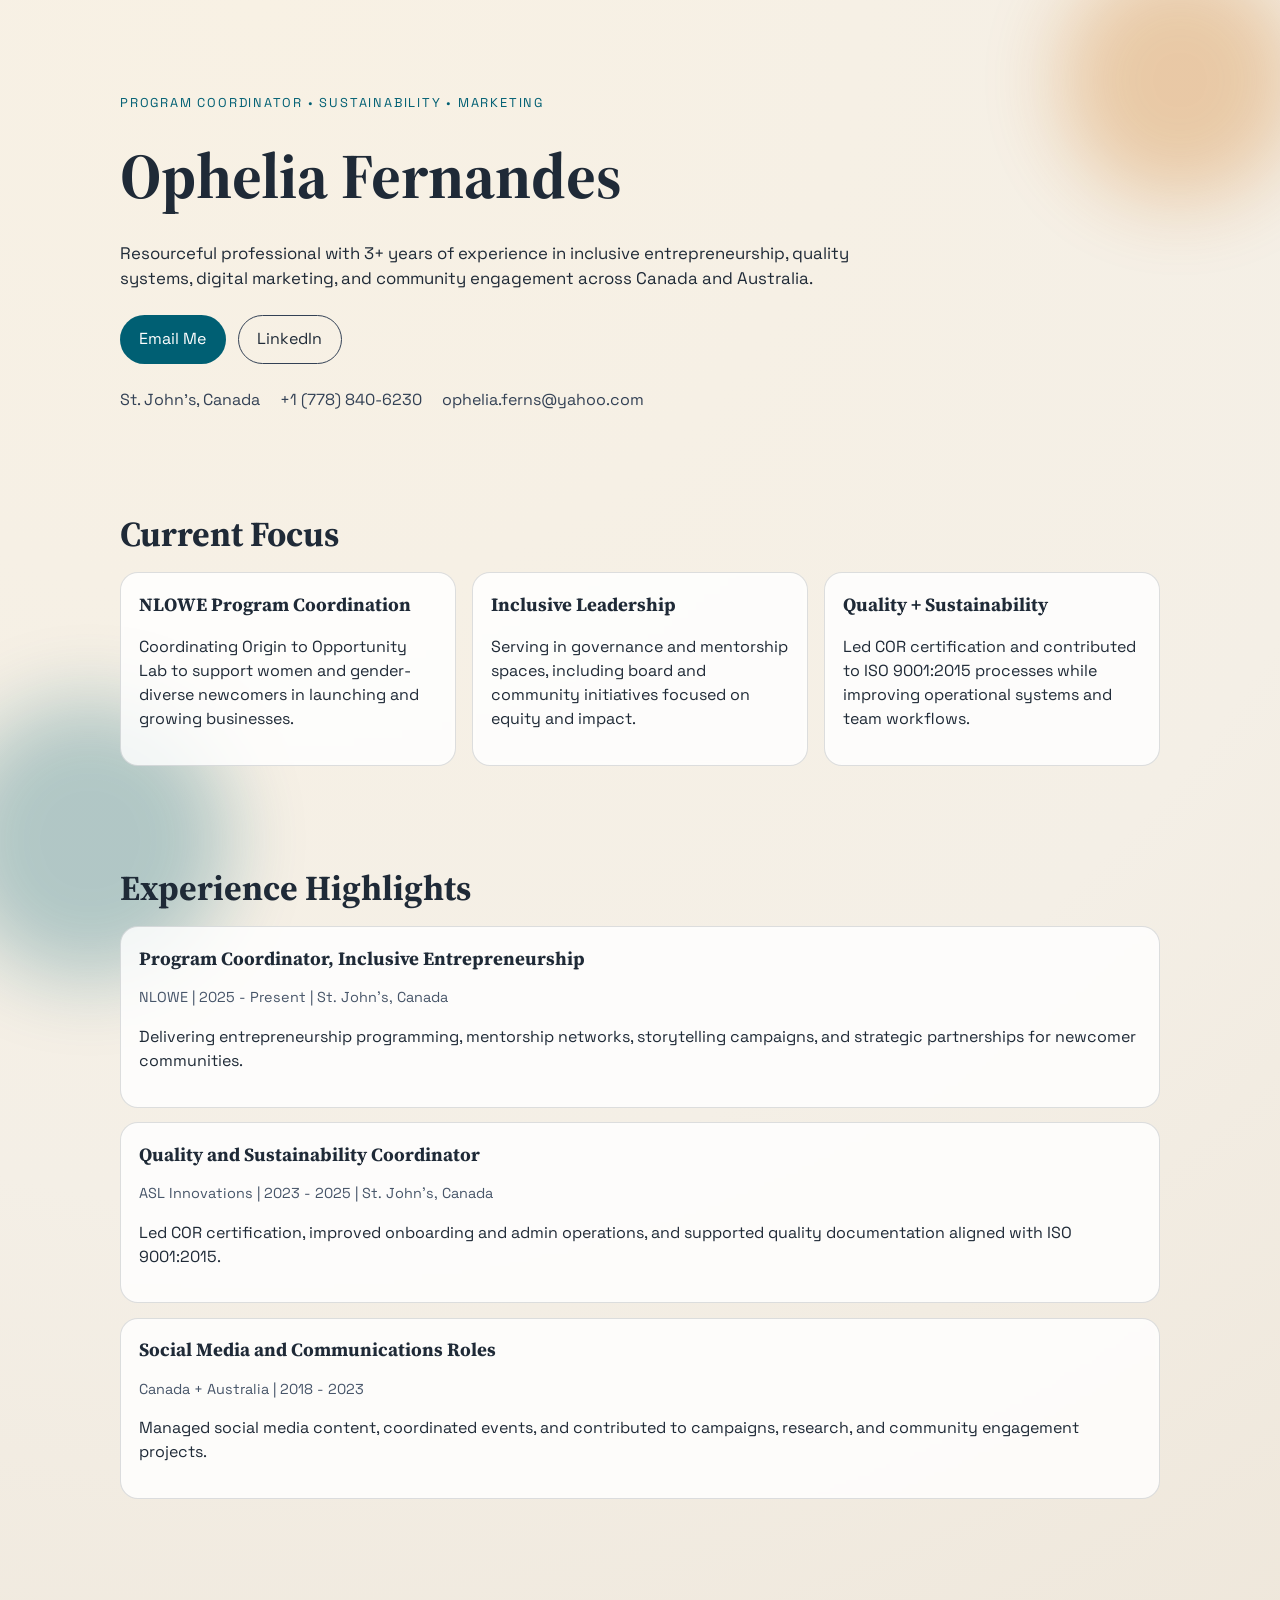
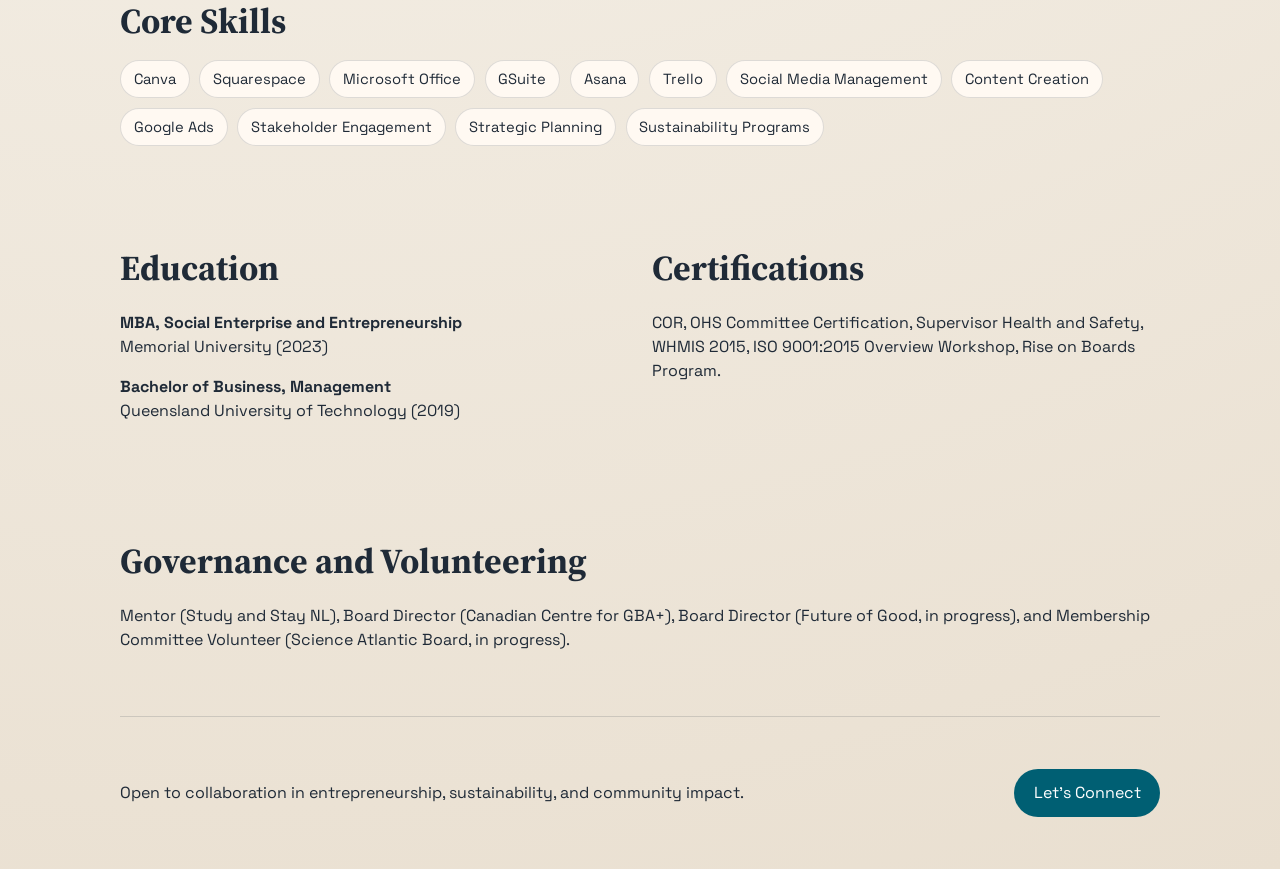
==== index.html @ 79c96a5a "Initial accessible portfolio website" ====
<!doctype html>
<html lang="en">
  <head>
    <meta charset="UTF-8" />
    <meta name="viewport" content="width=device-width, initial-scale=1.0" />
    <title>Ophelia Fernandes | Portfolio</title>
    <meta
      name="description"
      content="Portfolio of Ophelia Fernandes - Program Coordinator, Sustainability and Digital Marketing Professional."
    />
    <link rel="preconnect" href="https://fonts.googleapis.com" />
    <link rel="preconnect" href="https://fonts.gstatic.com" crossorigin />
    <link
      href="https://fonts.googleapis.com/css2?family=Space+Grotesk:wght@400;500;700&family=Source+Serif+4:opsz,wght@8..60,500;8..60,700&display=swap"
      rel="stylesheet"
    />
    <link rel="stylesheet" href="./styles.css" />
  </head>
  <body>
    <a class="skip-link" href="#main-content">Skip to main content</a>
    <div class="bg-shape bg-a"></div>
    <div class="bg-shape bg-b"></div>

    <header class="hero section">
      <p class="eyebrow">Program Coordinator • Sustainability • Marketing</p>
      <h1>Ophelia Fernandes</h1>
      <p class="lead">
        Resourceful professional with 3+ years of experience in inclusive
        entrepreneurship, quality systems, digital marketing, and community
        engagement across Canada and Australia.
      </p>
      <div class="hero-actions">
        <a class="btn" href="mailto:ophelia.ferns@yahoo.com">Email Me</a>
        <a
          class="btn ghost"
          href="https://www.linkedin.com/in/ophelia-fernandes"
          target="_blank"
          rel="noreferrer"
          aria-label="Visit LinkedIn profile (opens in a new tab)"
        >
          LinkedIn <span class="sr-only">(opens in a new tab)</span>
        </a>
      </div>
      <ul class="contact-list">
        <li>St. John's, Canada</li>
        <li>+1 (778) 840-6230</li>
        <li>ophelia.ferns@yahoo.com</li>
      </ul>
    </header>

    <main id="main-content" tabindex="-1">
      <section class="section">
        <h2>Current Focus</h2>
        <div class="cards">
          <article class="card">
            <h3>NLOWE Program Coordination</h3>
            <p>
              Coordinating Origin to Opportunity Lab to support women and
              gender-diverse newcomers in launching and growing businesses.
            </p>
          </article>
          <article class="card">
            <h3>Inclusive Leadership</h3>
            <p>
              Serving in governance and mentorship spaces, including board and
              community initiatives focused on equity and impact.
            </p>
          </article>
          <article class="card">
            <h3>Quality + Sustainability</h3>
            <p>
              Led COR certification and contributed to ISO 9001:2015 processes
              while improving operational systems and team workflows.
            </p>
          </article>
        </div>
      </section>

      <section class="section">
        <h2>Experience Highlights</h2>
        <div class="timeline">
          <article class="timeline-item">
            <h3>Program Coordinator, Inclusive Entrepreneurship</h3>
            <p class="meta">NLOWE | 2025 - Present | St. John's, Canada</p>
            <p>
              Delivering entrepreneurship programming, mentorship networks,
              storytelling campaigns, and strategic partnerships for newcomer
              communities.
            </p>
          </article>
          <article class="timeline-item">
            <h3>Quality and Sustainability Coordinator</h3>
            <p class="meta">ASL Innovations | 2023 - 2025 | St. John's, Canada</p>
            <p>
              Led COR certification, improved onboarding and admin operations,
              and supported quality documentation aligned with ISO 9001:2015.
            </p>
          </article>
          <article class="timeline-item">
            <h3>Social Media and Communications Roles</h3>
            <p class="meta">Canada + Australia | 2018 - 2023</p>
            <p>
              Managed social media content, coordinated events, and contributed
              to campaigns, research, and community engagement projects.
            </p>
          </article>
        </div>
      </section>

      <section class="section">
        <h2>Core Skills</h2>
        <ul class="chip-grid">
          <li>Canva</li>
          <li>Squarespace</li>
          <li>Microsoft Office</li>
          <li>GSuite</li>
          <li>Asana</li>
          <li>Trello</li>
          <li>Social Media Management</li>
          <li>Content Creation</li>
          <li>Google Ads</li>
          <li>Stakeholder Engagement</li>
          <li>Strategic Planning</li>
          <li>Sustainability Programs</li>
        </ul>
      </section>

      <section class="section split">
        <article>
          <h2>Education</h2>
          <p><strong>MBA, Social Enterprise and Entrepreneurship</strong><br />Memorial University (2023)</p>
          <p><strong>Bachelor of Business, Management</strong><br />Queensland University of Technology (2019)</p>
        </article>
        <article>
          <h2>Certifications</h2>
          <p>
            COR, OHS Committee Certification, Supervisor Health and Safety,
            WHMIS 2015, ISO 9001:2015 Overview Workshop, Rise on Boards Program.
          </p>
        </article>
      </section>

      <section class="section">
        <h2>Governance and Volunteering</h2>
        <p>
          Mentor (Study and Stay NL), Board Director (Canadian Centre for GBA+),
          Board Director (Future of Good, in progress), and Membership Committee
          Volunteer (Science Atlantic Board, in progress).
        </p>
      </section>
    </main>

    <footer class="section footer">
      <p>Open to collaboration in entrepreneurship, sustainability, and community impact.</p>
      <a class="btn" href="mailto:ophelia.ferns@yahoo.com">Let's Connect</a>
    </footer>

    <script src="./script.js"></script>
  </body>
</html>
---- styles.css ----
:root {
  --bg: #f4efe6;
  --ink: #1f2a37;
  --accent: #005f73;
  --accent-2: #ca6702;
  --card: rgba(255, 255, 255, 0.82);
  --border: rgba(31, 42, 55, 0.15);
}

* {
  box-sizing: border-box;
}

.sr-only {
  position: absolute;
  width: 1px;
  height: 1px;
  padding: 0;
  margin: -1px;
  overflow: hidden;
  clip: rect(0, 0, 0, 0);
  white-space: nowrap;
  border: 0;
}

body {
  margin: 0;
  font-family: "Space Grotesk", sans-serif;
  color: var(--ink);
  background: radial-gradient(circle at 20% 0%, #f8f1e4 0%, var(--bg) 45%, #e9dfd0 100%);
  line-height: 1.5;
  overflow-x: hidden;
}

h1,
h2,
h3 {
  margin: 0 0 0.75rem;
  font-family: "Source Serif 4", serif;
}

h1 {
  font-size: clamp(2.1rem, 5vw, 4rem);
}

h2 {
  font-size: clamp(1.5rem, 3vw, 2.2rem);
}

.skip-link {
  position: absolute;
  top: 0.5rem;
  left: 0.5rem;
  transform: translateY(-220%);
  background: #ffffff;
  color: #0f172a;
  padding: 0.6rem 0.85rem;
  border: 2px solid var(--accent);
  border-radius: 8px;
  text-decoration: none;
  z-index: 1000;
}

.skip-link:focus-visible {
  transform: translateY(0);
}

.section {
  width: min(1040px, 92vw);
  margin: 0 auto;
  padding: 3rem 0;
}

.hero {
  padding-top: 5rem;
}

.eyebrow {
  text-transform: uppercase;
  letter-spacing: 0.14em;
  font-size: 0.8rem;
  color: var(--accent);
  margin-bottom: 1rem;
}

.lead {
  max-width: 760px;
  font-size: 1.05rem;
}

.hero-actions {
  display: flex;
  flex-wrap: wrap;
  gap: 0.75rem;
  margin: 1.5rem 0;
}

.btn {
  display: inline-block;
  padding: 0.7rem 1.15rem;
  border-radius: 999px;
  background: var(--accent);
  color: #fff;
  text-decoration: none;
  border: 1px solid transparent;
  transition: transform 0.2s ease, box-shadow 0.2s ease;
}

.btn:hover {
  transform: translateY(-2px);
  box-shadow: 0 10px 24px rgba(0, 95, 115, 0.2);
}

:focus-visible {
  outline: 3px solid #b45309;
  outline-offset: 3px;
}

.btn.ghost {
  background: transparent;
  color: var(--ink);
  border-color: #334155;
}

.contact-list {
  margin: 0;
  padding: 0;
  list-style: none;
  display: flex;
  flex-wrap: wrap;
  gap: 0.75rem 1.25rem;
  color: #334155;
}

.cards {
  display: grid;
  grid-template-columns: repeat(auto-fit, minmax(220px, 1fr));
  gap: 1rem;
}

.card,
.timeline-item {
  background: var(--card);
  backdrop-filter: blur(2px);
  border: 1px solid var(--border);
  border-radius: 18px;
  padding: 1.1rem;
}

.timeline {
  display: grid;
  gap: 0.9rem;
}

.meta {
  color: #475569;
  font-size: 0.9rem;
}

.chip-grid {
  list-style: none;
  padding: 0;
  margin: 0;
  display: flex;
  flex-wrap: wrap;
  gap: 0.6rem;
}

.chip-grid li {
  border: 1px solid var(--border);
  background: #fff9f2;
  border-radius: 999px;
  padding: 0.45rem 0.8rem;
  font-size: 0.92rem;
}

.split {
  display: grid;
  gap: 1.5rem;
  grid-template-columns: repeat(auto-fit, minmax(280px, 1fr));
}

.footer {
  border-top: 1px solid var(--border);
  display: flex;
  align-items: center;
  justify-content: space-between;
  gap: 1rem;
  flex-wrap: wrap;
}

.bg-shape {
  position: fixed;
  z-index: -1;
  border-radius: 999px;
  filter: blur(40px);
  opacity: 0.28;
}

.bg-a {
  width: 240px;
  height: 240px;
  background: var(--accent-2);
  top: -40px;
  right: -20px;
}

.bg-b {
  width: 280px;
  height: 280px;
  background: var(--accent);
  bottom: -80px;
  left: -50px;
}

.reveal {
  opacity: 0;
  transform: translateY(10px);
}

.reveal.visible {
  opacity: 1;
  transform: translateY(0);
  transition: opacity 0.5s ease, transform 0.5s ease;
}

@media (prefers-reduced-motion: reduce) {
  html:focus-within {
    scroll-behavior: auto;
  }

  *,
  *::before,
  *::after {
    animation-duration: 0.01ms !important;
    animation-iteration-count: 1 !important;
    transition-duration: 0.01ms !important;
    scroll-behavior: auto !important;
  }

  .reveal {
    opacity: 1;
    transform: none;
  }
}

@media (max-width: 640px) {
  .section {
    padding: 2.2rem 0;
  }
}
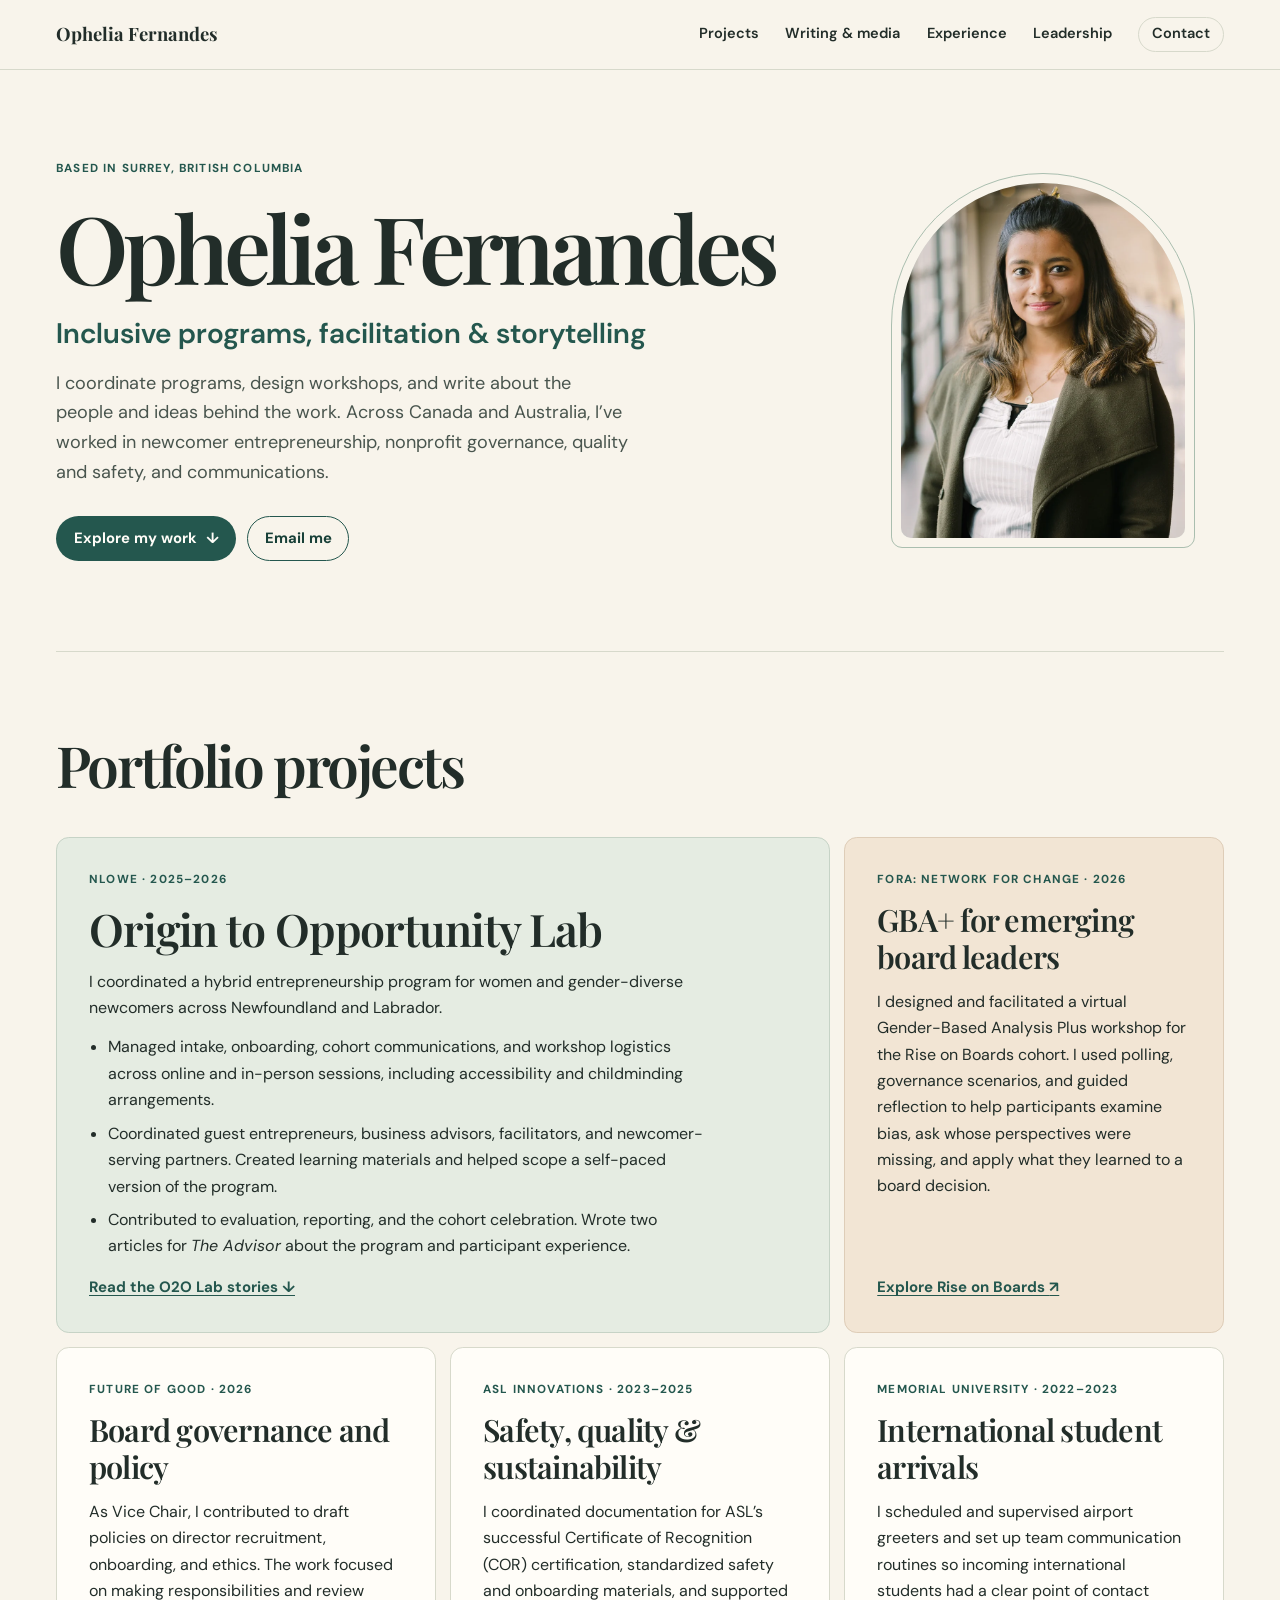
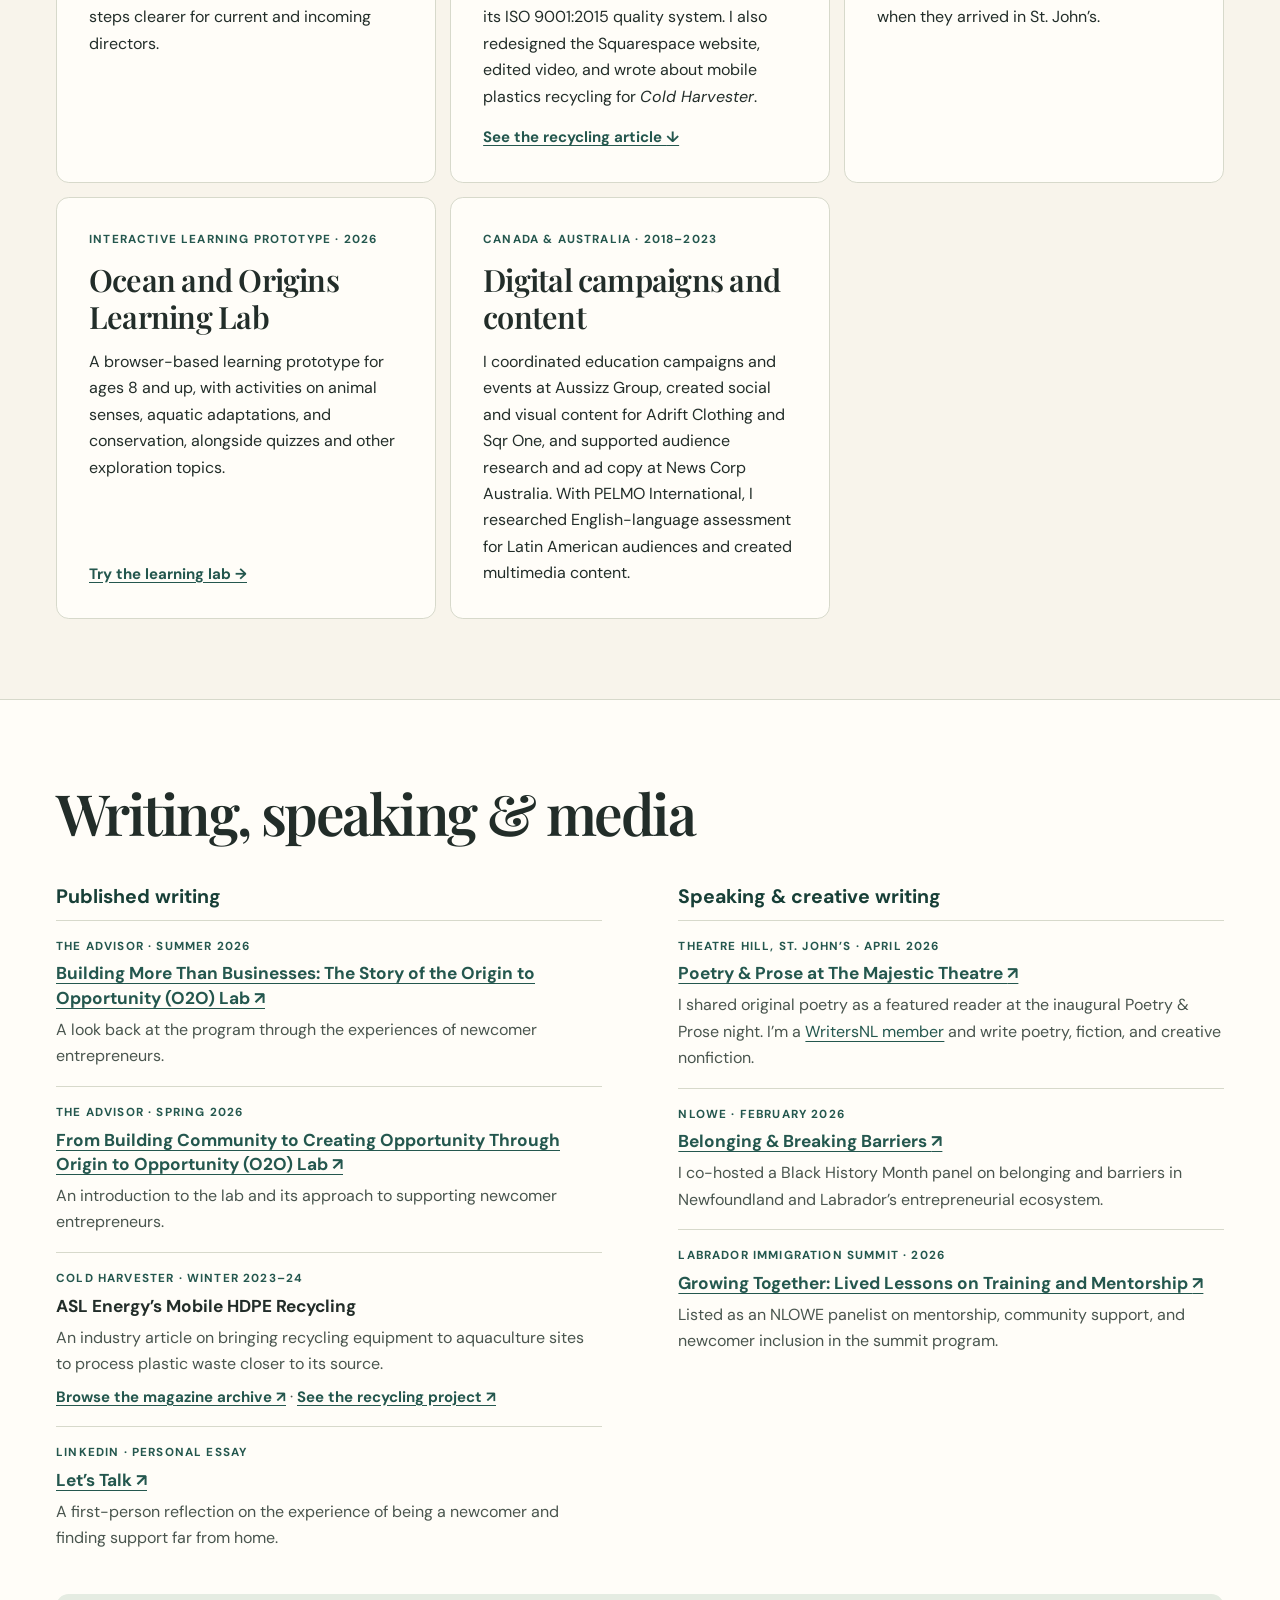
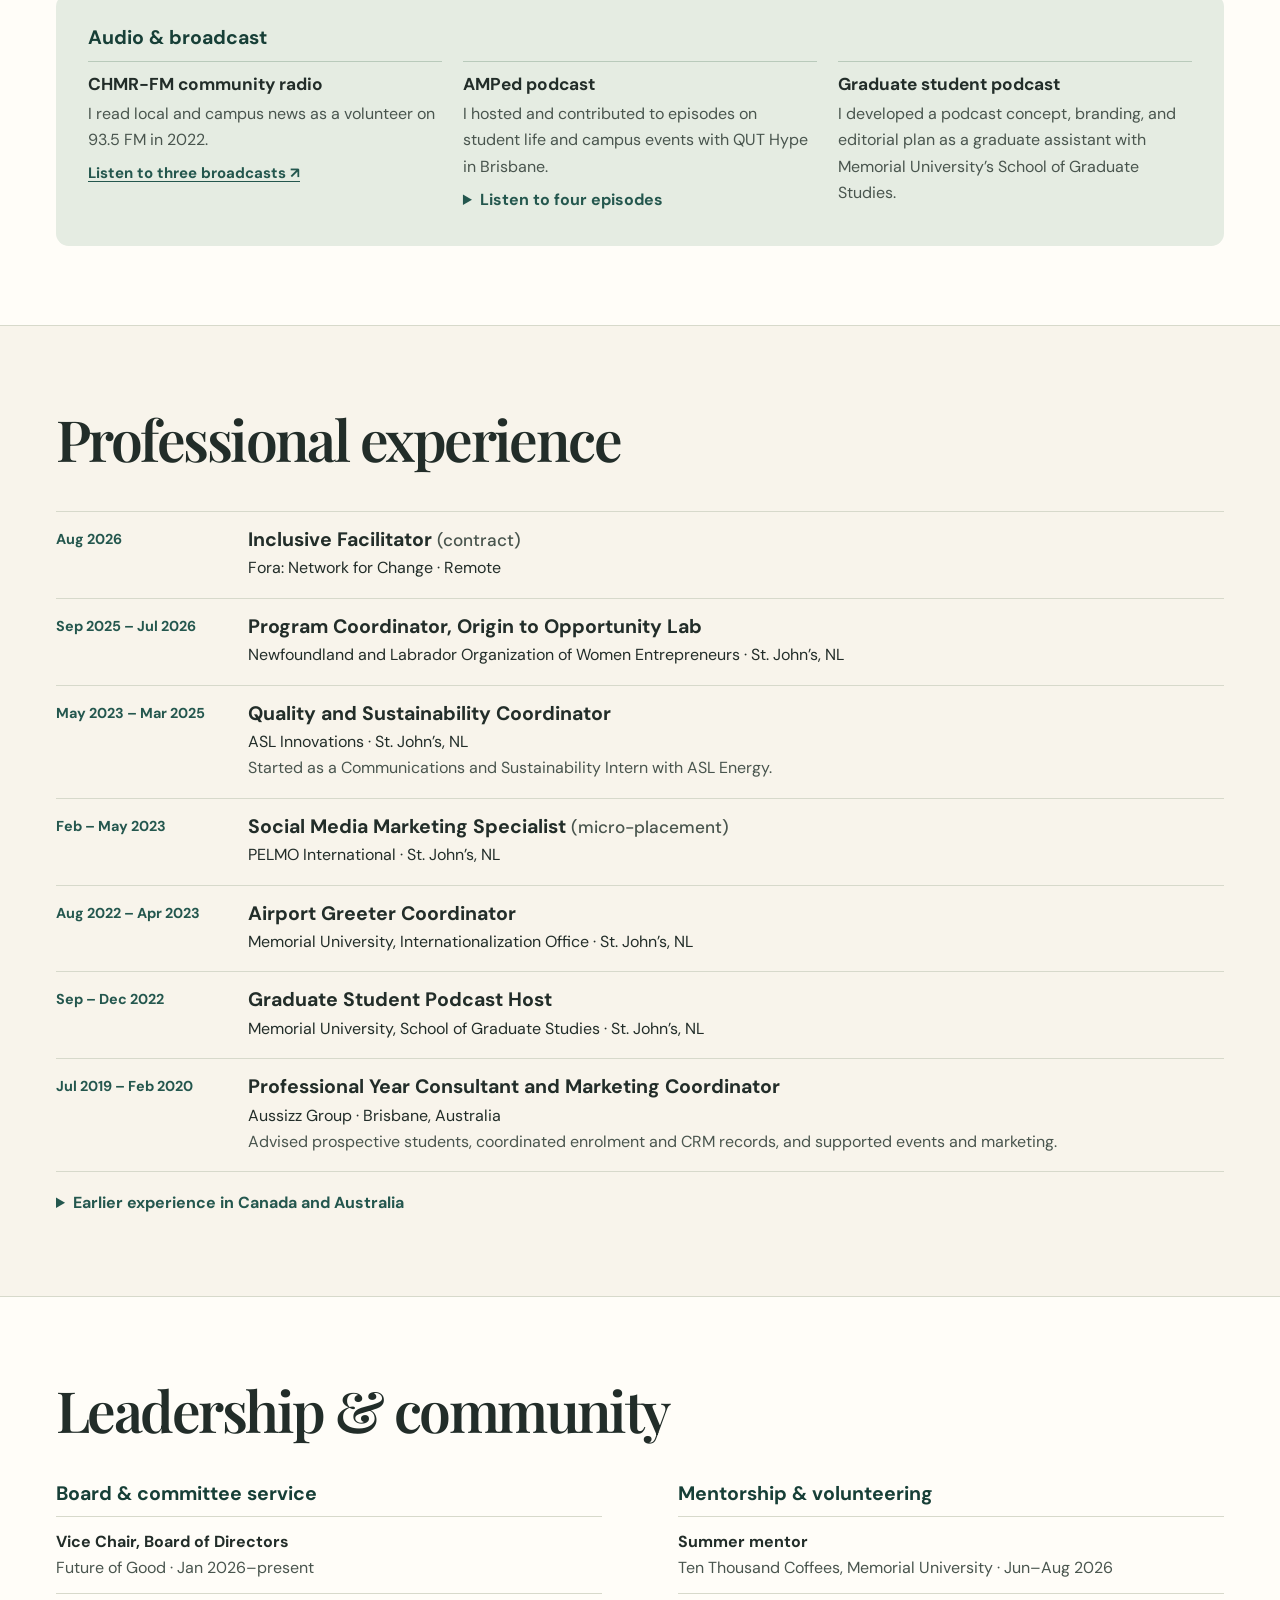
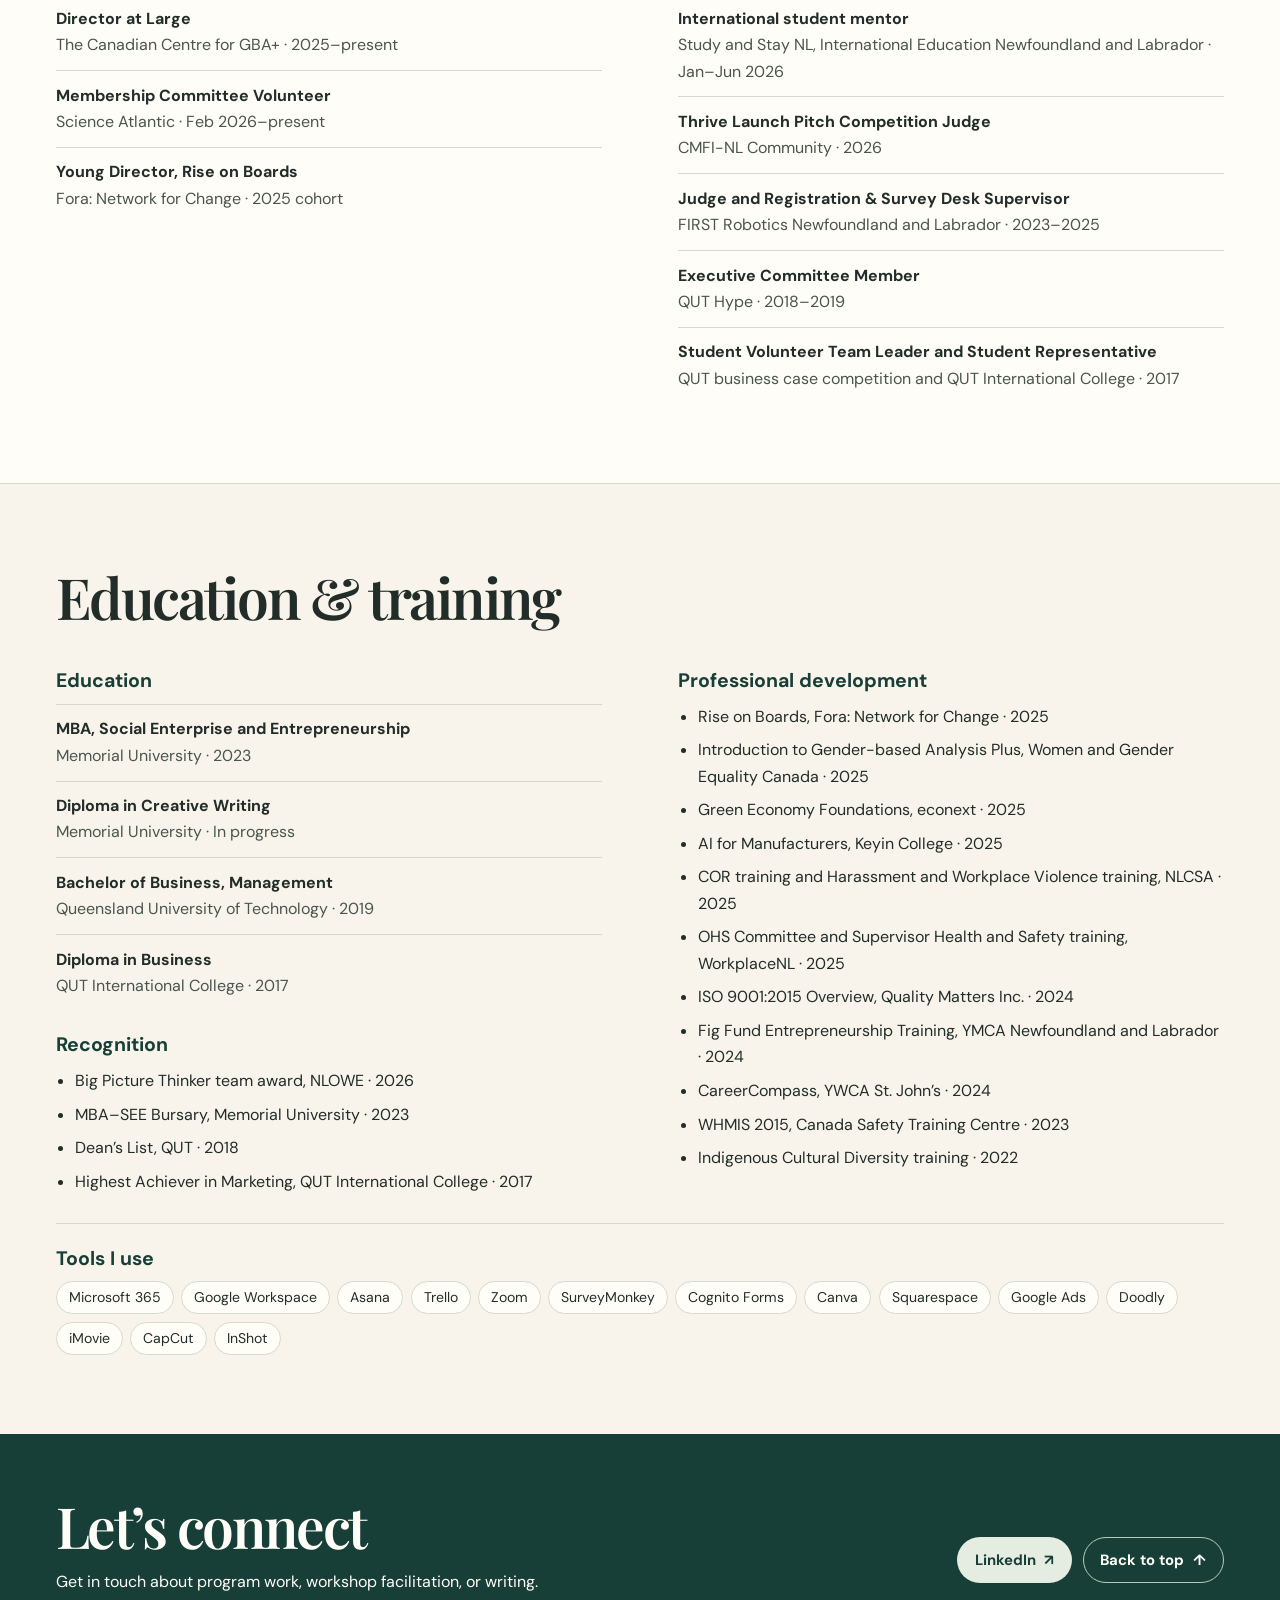
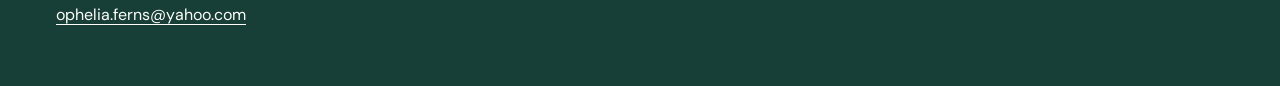
==== commit 69dcf705: "Refresh Ophelia Fernandes portfolio" ====
--- a/index.html
+++ b/index.html
@@ -1,160 +1,325 @@
 <!doctype html>
 <html lang="en">
   <head>
-    <meta charset="UTF-8" />
-    <meta name="viewport" content="width=device-width, initial-scale=1.0" />
+    <meta charset="utf-8">
+    <meta name="viewport" content="width=device-width, initial-scale=1">
     <title>Ophelia Fernandes | Portfolio</title>
-    <meta
-      name="description"
-      content="Portfolio of Ophelia Fernandes - Program Coordinator, Sustainability and Digital Marketing Professional."
-    />
-    <link rel="preconnect" href="https://fonts.googleapis.com" />
-    <link rel="preconnect" href="https://fonts.gstatic.com" crossorigin />
-    <link
-      href="https://fonts.googleapis.com/css2?family=Space+Grotesk:wght@400;500;700&family=Source+Serif+4:opsz,wght@8..60,500;8..60,700&display=swap"
-      rel="stylesheet"
-    />
-    <link rel="stylesheet" href="./styles.css" />
+    <meta name="description" content="Ophelia Fernandes is a Surrey, BC-based program coordinator, facilitator, and writer. Explore her work in inclusive entrepreneurship, nonprofit governance, sustainability, and storytelling.">
+    <link rel="canonical" href="https://ophelia19.github.io/ophelia-portfolio/">
+    <meta property="og:type" content="website">
+    <meta property="og:title" content="Ophelia Fernandes | Portfolio">
+    <meta property="og:description" content="Work in inclusive entrepreneurship, facilitation, nonprofit governance, sustainability, and storytelling.">
+    <meta property="og:url" content="https://ophelia19.github.io/ophelia-portfolio/">
+    <meta property="og:image" content="https://ophelia19.github.io/ophelia-portfolio/assets/ophelia-fernandes.webp">
+    <meta name="theme-color" content="#f8f4eb">
+    <link rel="preconnect" href="https://fonts.googleapis.com">
+    <link rel="preconnect" href="https://fonts.gstatic.com" crossorigin>
+    <link href="https://fonts.googleapis.com/css2?family=DM+Sans:wght@400;500;600;700&family=Playfair+Display:wght@500;600;700&display=swap" rel="stylesheet">
+    <link rel="stylesheet" href="./styles.css">
   </head>
-  <body>
+  <body id="top">
     <a class="skip-link" href="#main-content">Skip to main content</a>
-    <div class="bg-shape bg-a"></div>
-    <div class="bg-shape bg-b"></div>
-
-    <header class="hero section">
-      <p class="eyebrow">Program Coordinator • Sustainability • Marketing</p>
-      <h1>Ophelia Fernandes</h1>
-      <p class="lead">
-        Resourceful professional with 3+ years of experience in inclusive
-        entrepreneurship, quality systems, digital marketing, and community
-        engagement across Canada and Australia.
-      </p>
-      <div class="hero-actions">
-        <a class="btn" href="mailto:ophelia.ferns@yahoo.com">Email Me</a>
-        <a
-          class="btn ghost"
-          href="https://www.linkedin.com/in/ophelia-fernandes"
-          target="_blank"
-          rel="noreferrer"
-          aria-label="Visit LinkedIn profile (opens in a new tab)"
-        >
-          LinkedIn <span class="sr-only">(opens in a new tab)</span>
-        </a>
+    <header class="site-header">
+      <div class="container site-header-inner">
+        <a class="wordmark" href="#top">Ophelia Fernandes</a>
+        <nav aria-label="Main navigation">
+          <ul>
+            <li><a href="#work">Projects</a></li>
+            <li><a href="#writing">Writing &amp; media</a></li>
+            <li><a href="#experience">Experience</a></li>
+            <li><a href="#leadership">Leadership</a></li>
+            <li><a class="nav-contact" href="#contact">Contact</a></li>
+          </ul>
+        </nav>
       </div>
-      <ul class="contact-list">
-        <li>St. John's, Canada</li>
-        <li>+1 (778) 840-6230</li>
-        <li>ophelia.ferns@yahoo.com</li>
-      </ul>
     </header>
 
     <main id="main-content" tabindex="-1">
-      <section class="section">
-        <h2>Current Focus</h2>
-        <div class="cards">
-          <article class="card">
-            <h3>NLOWE Program Coordination</h3>
-            <p>
-              Coordinating Origin to Opportunity Lab to support women and
-              gender-diverse newcomers in launching and growing businesses.
-            </p>
-          </article>
-          <article class="card">
-            <h3>Inclusive Leadership</h3>
-            <p>
-              Serving in governance and mentorship spaces, including board and
-              community initiatives focused on equity and impact.
-            </p>
-          </article>
-          <article class="card">
-            <h3>Quality + Sustainability</h3>
-            <p>
-              Led COR certification and contributed to ISO 9001:2015 processes
-              while improving operational systems and team workflows.
-            </p>
-          </article>
-        </div>
-      </section>
-
-      <section class="section">
-        <h2>Experience Highlights</h2>
-        <div class="timeline">
-          <article class="timeline-item">
-            <h3>Program Coordinator, Inclusive Entrepreneurship</h3>
-            <p class="meta">NLOWE | 2025 - Present | St. John's, Canada</p>
-            <p>
-              Delivering entrepreneurship programming, mentorship networks,
-              storytelling campaigns, and strategic partnerships for newcomer
-              communities.
-            </p>
-          </article>
-          <article class="timeline-item">
-            <h3>Quality and Sustainability Coordinator</h3>
-            <p class="meta">ASL Innovations | 2023 - 2025 | St. John's, Canada</p>
-            <p>
-              Led COR certification, improved onboarding and admin operations,
-              and supported quality documentation aligned with ISO 9001:2015.
-            </p>
-          </article>
-          <article class="timeline-item">
-            <h3>Social Media and Communications Roles</h3>
-            <p class="meta">Canada + Australia | 2018 - 2023</p>
-            <p>
-              Managed social media content, coordinated events, and contributed
-              to campaigns, research, and community engagement projects.
-            </p>
-          </article>
-        </div>
-      </section>
-
-      <section class="section">
-        <h2>Core Skills</h2>
-        <ul class="chip-grid">
-          <li>Canva</li>
-          <li>Squarespace</li>
-          <li>Microsoft Office</li>
-          <li>GSuite</li>
-          <li>Asana</li>
-          <li>Trello</li>
-          <li>Social Media Management</li>
-          <li>Content Creation</li>
-          <li>Google Ads</li>
-          <li>Stakeholder Engagement</li>
-          <li>Strategic Planning</li>
-          <li>Sustainability Programs</li>
-        </ul>
-      </section>
-
-      <section class="section split">
-        <article>
-          <h2>Education</h2>
-          <p><strong>MBA, Social Enterprise and Entrepreneurship</strong><br />Memorial University (2023)</p>
-          <p><strong>Bachelor of Business, Management</strong><br />Queensland University of Technology (2019)</p>
-        </article>
-        <article>
-          <h2>Certifications</h2>
-          <p>
-            COR, OHS Committee Certification, Supervisor Health and Safety,
-            WHMIS 2015, ISO 9001:2015 Overview Workshop, Rise on Boards Program.
-          </p>
-        </article>
-      </section>
-
-      <section class="section">
-        <h2>Governance and Volunteering</h2>
-        <p>
-          Mentor (Study and Stay NL), Board Director (Canadian Centre for GBA+),
-          Board Director (Future of Good, in progress), and Membership Committee
-          Volunteer (Science Atlantic Board, in progress).
-        </p>
+      <section class="hero container" aria-labelledby="intro">
+        <div>
+          <p class="eyebrow">Based in Surrey, British Columbia</p>
+          <h1 id="intro">Ophelia Fernandes</h1>
+          <p class="hero-focus">Inclusive programs, facilitation &amp; storytelling</p>
+          <p class="lead">I coordinate programs, design workshops, and write about the people and ideas behind the work. Across Canada and Australia, I’ve worked in newcomer entrepreneurship, nonprofit governance, quality and safety, and communications.</p>
+          <div class="actions">
+            <a class="button" href="#work">Explore my work <span aria-hidden="true">↓</span></a>
+            <a class="button button-outline" href="mailto:ophelia.ferns@yahoo.com">Email me</a>
+          </div>
+        </div>
+        <div class="hero-portrait">
+          <img src="./assets/ophelia-fernandes.webp" alt="Portrait of Ophelia Fernandes" width="800" height="1200" fetchpriority="high">
+        </div>
+      </section>
+
+      <section class="container section" id="work" aria-labelledby="work-title">
+        <h2 id="work-title">Portfolio projects</h2>
+        <div class="project-grid">
+          <article class="project project-feature">
+            <p class="eyebrow">NLOWE · 2025–2026</p>
+            <h3>Origin to Opportunity Lab</h3>
+            <p>I coordinated a hybrid entrepreneurship program for women and gender-diverse newcomers across Newfoundland and Labrador.</p>
+            <ul class="work-list">
+              <li>Managed intake, onboarding, cohort communications, and workshop logistics across online and in-person sessions, including accessibility and childminding arrangements.</li>
+              <li>Coordinated guest entrepreneurs, business advisors, facilitators, and newcomer-serving partners. Created learning materials and helped scope a self-paced version of the program.</li>
+              <li>Contributed to evaluation, reporting, and the cohort celebration. Wrote two articles for <cite>The Advisor</cite> about the program and participant experience.</li>
+            </ul>
+            <a class="text-link" href="#advisor-writing">Read the O2O Lab stories <span aria-hidden="true">↓</span></a>
+          </article>
+
+          <article class="project project-sand">
+            <p class="eyebrow">Fora: Network for Change · 2026</p>
+            <h3>GBA+ for emerging board leaders</h3>
+            <p>I designed and facilitated a virtual Gender-Based Analysis Plus workshop for the Rise on Boards cohort. I used polling, governance scenarios, and guided reflection to help participants examine bias, ask whose perspectives were missing, and apply what they learned to a board decision.</p>
+            <a class="text-link" href="https://www.foranetwork.org/riseonboards">Explore Rise on Boards <span aria-hidden="true">↗</span></a>
+          </article>
+
+          <article class="project">
+            <p class="eyebrow">Future of Good · 2026</p>
+            <h3>Board governance and policy</h3>
+            <p>As Vice Chair, I contributed to draft policies on director recruitment, onboarding, and ethics. The work focused on making responsibilities and review steps clearer for current and incoming directors.</p>
+          </article>
+
+          <article class="project">
+            <p class="eyebrow">ASL Innovations · 2023–2025</p>
+            <h3>Safety, quality &amp; sustainability</h3>
+            <p>I coordinated documentation for ASL’s successful Certificate of Recognition (COR) certification, standardized safety and onboarding materials, and supported its ISO 9001:2015 quality system. I also redesigned the Squarespace website, edited video, and wrote about mobile plastics recycling for <cite>Cold Harvester</cite>.</p>
+            <a class="text-link" href="#cold-harvester">See the recycling article <span aria-hidden="true">↓</span></a>
+          </article>
+
+          <article class="project">
+            <p class="eyebrow">Memorial University · 2022–2023</p>
+            <h3>International student arrivals</h3>
+            <p>I scheduled and supervised airport greeters and set up team communication routines so incoming international students had a clear point of contact when they arrived in St. John’s.</p>
+          </article>
+
+          <article class="project">
+            <p class="eyebrow">Interactive learning prototype · 2026</p>
+            <h3>Ocean and Origins Learning Lab</h3>
+            <p>A browser-based learning prototype for ages 8 and up, with activities on animal senses, aquatic adaptations, and conservation, alongside quizzes and other exploration topics.</p>
+            <a class="text-link" href="./kids-edutainment-app/">Try the learning lab <span aria-hidden="true">→</span></a>
+          </article>
+
+          <article class="project">
+            <p class="eyebrow">Canada &amp; Australia · 2018–2023</p>
+            <h3>Digital campaigns and content</h3>
+            <p>I coordinated education campaigns and events at Aussizz Group, created social and visual content for Adrift Clothing and Sqr One, and supported audience research and ad copy at News Corp Australia. With PELMO International, I researched English-language assessment for Latin American audiences and created multimedia content.</p>
+          </article>
+        </div>
+      </section>
+
+      <section class="band" id="writing" aria-labelledby="writing-title">
+        <div class="container section">
+          <h2 id="writing-title">Writing, speaking &amp; media</h2>
+          <div class="writing-grid">
+            <div>
+              <h3 class="group-heading" id="advisor-writing">Published writing</h3>
+              <div class="entry">
+                <p class="eyebrow">The Advisor · Summer 2026</p>
+                <h4><a href="https://cloud.3dissue.com/163710/163976/191578/NLOWEFallEditionAdvisor/index.html?r=3">Building More Than Businesses: The Story of the Origin to Opportunity (O2O) Lab <span aria-hidden="true">↗</span></a></h4>
+                <p>A look back at the program through the experiences of newcomer entrepreneurs.</p>
+              </div>
+              <div class="entry">
+                <p class="eyebrow">The Advisor · Spring 2026</p>
+                <h4><a href="https://cloud.3dissue.com/163710/163976/191578/NLOWESpringEdition2026/index.html?r=19">From Building Community to Creating Opportunity Through Origin to Opportunity (O2O) Lab <span aria-hidden="true">↗</span></a></h4>
+                <p>An introduction to the lab and its approach to supporting newcomer entrepreneurs.</p>
+              </div>
+              <div class="entry" id="cold-harvester">
+                <p class="eyebrow">Cold Harvester · Winter 2023–24</p>
+                <h4>ASL Energy’s Mobile HDPE Recycling</h4>
+                <p>An industry article on bringing recycling equipment to aquaculture sites to process plastic waste closer to its source.</p>
+                <p><a class="text-link" href="https://naia.ca/cold-harvester-magazine/">Browse the magazine archive <span aria-hidden="true">↗</span></a> · <a class="text-link" href="https://springboardatlantic.ca/case-study-springboards-360-cleantech-project-inspires-an-award-winning-sustainable-innovation/">See the recycling project <span aria-hidden="true">↗</span></a></p>
+              </div>
+              <div class="entry">
+                <p class="eyebrow">LinkedIn · Personal essay</p>
+                <h4><a href="https://www.linkedin.com/pulse/lets-talk-ophelia-fernandes-vkfse">Let’s Talk <span aria-hidden="true">↗</span></a></h4>
+                <p>A first-person reflection on the experience of being a newcomer and finding support far from home.</p>
+              </div>
+            </div>
+
+            <div>
+              <h3 class="group-heading">Speaking &amp; creative writing</h3>
+              <div class="entry">
+                <p class="eyebrow">Theatre Hill, St. John’s · April 2026</p>
+                <h4><a href="https://periodicityjournal.blogspot.com/2026/08/christina-wells-letters-from-field.html">Poetry &amp; Prose at The Majestic Theatre <span aria-hidden="true">↗</span></a></h4>
+                <p>I shared original poetry as a featured reader at the inaugural Poetry &amp; Prose night. I’m a <a href="https://writersnl.ca/membership/directory/">WritersNL member</a> and write poetry, fiction, and creative nonfiction.</p>
+              </div>
+              <div class="entry">
+                <p class="eyebrow">NLOWE · February 2026</p>
+                <h4><a href="https://www.linkedin.com/posts/gillianogyiri_blackhistorymonth-leadership-entrepreneurship-activity-7432124169540079617-Bd55">Belonging &amp; Breaking Barriers <span aria-hidden="true">↗</span></a></h4>
+                <p>I co-hosted a Black History Month panel on belonging and barriers in Newfoundland and Labrador’s entrepreneurial ecosystem.</p>
+              </div>
+              <div class="entry">
+                <p class="eyebrow">Labrador Immigration Summit · 2026</p>
+                <h4><a href="https://chamberlabrador.com/wp-content/uploads/2026/02/2026-LABRADOR-IMMIGRATION-SUMMIT-Working-Internal-2.pdf">Growing Together: Lived Lessons on Training and Mentorship <span aria-hidden="true">↗</span></a></h4>
+                <p>Listed as an NLOWE panelist on mentorship, community support, and newcomer inclusion in the summit program.</p>
+              </div>
+            </div>
+          </div>
+
+          <div class="audio">
+            <h3 class="group-heading">Audio &amp; broadcast</h3>
+            <div class="audio-grid">
+              <article>
+                <h4>CHMR-FM community radio</h4>
+                <p>I read local and campus news as a volunteer on 93.5 FM in 2022.</p>
+                <a class="text-link" href="https://drive.google.com/drive/folders/10Q1TS1s_6BSZRggIBdcosUv3OMFeFC7Q">Listen to three broadcasts <span aria-hidden="true">↗</span></a>
+              </article>
+              <article>
+                <h4>AMPed podcast</h4>
+                <p>I hosted and contributed to episodes on student life and campus events with QUT Hype in Brisbane.</p>
+                <details>
+                  <summary>Listen to four episodes</summary>
+                  <ul>
+                    <li><a href="https://open.spotify.com/episode/0CmqDwWCOWVWd8HNbTcBaz">AMPed special edition</a></li>
+                    <li><a href="https://open.spotify.com/episode/49yIhSIe3g90TudG8QB2uJ">QUT Monster Megagame with Jack Ford Morgan</a></li>
+                    <li><a href="https://open.spotify.com/episode/0GcCMMYcCS0ZhTjv9rP9lh">O’Week</a></li>
+                    <li><a href="https://open.spotify.com/episode/6MXrkeA87dxSsJLYH8qMHQ">Season 5, episode 4</a></li>
+                  </ul>
+                </details>
+              </article>
+              <article>
+                <h4>Graduate student podcast</h4>
+                <p>I developed a podcast concept, branding, and editorial plan as a graduate assistant with Memorial University’s School of Graduate Studies.</p>
+              </article>
+            </div>
+          </div>
+        </div>
+      </section>
+
+      <section class="container section" id="experience" aria-labelledby="experience-title">
+        <h2 id="experience-title">Professional experience</h2>
+        <ol class="experience-list">
+          <li>
+            <p class="date">Aug 2026</p>
+            <div><h3>Inclusive Facilitator <span class="role-detail">(contract)</span></h3><p>Fora: Network for Change · Remote</p></div>
+          </li>
+          <li>
+            <p class="date">Sep 2025 – Jul 2026</p>
+            <div><h3>Program Coordinator, Origin to Opportunity Lab</h3><p>Newfoundland and Labrador Organization of Women Entrepreneurs · St. John’s, NL</p></div>
+          </li>
+          <li>
+            <p class="date">May 2023 – Mar 2025</p>
+            <div><h3>Quality and Sustainability Coordinator</h3><p>ASL Innovations · St. John’s, NL</p><p class="role-detail">Started as a Communications and Sustainability Intern with ASL Energy.</p></div>
+          </li>
+          <li>
+            <p class="date">Feb – May 2023</p>
+            <div><h3>Social Media Marketing Specialist <span class="role-detail">(micro-placement)</span></h3><p>PELMO International · St. John’s, NL</p></div>
+          </li>
+          <li>
+            <p class="date">Aug 2022 – Apr 2023</p>
+            <div><h3>Airport Greeter Coordinator</h3><p>Memorial University, Internationalization Office · St. John’s, NL</p></div>
+          </li>
+          <li>
+            <p class="date">Sep – Dec 2022</p>
+            <div><h3>Graduate Student Podcast Host</h3><p>Memorial University, School of Graduate Studies · St. John’s, NL</p></div>
+          </li>
+          <li>
+            <p class="date">Jul 2019 – Feb 2020</p>
+            <div><h3>Professional Year Consultant and Marketing Coordinator</h3><p>Aussizz Group · Brisbane, Australia</p><p class="role-detail">Advised prospective students, coordinated enrolment and CRM records, and supported events and marketing.</p></div>
+          </li>
+        </ol>
+        <details class="early-experience">
+          <summary>Earlier experience in Canada and Australia</summary>
+          <ul>
+            <li><strong>Bath &amp; Body Works</strong> · Sales Associate · Aug–Nov 2022</li>
+            <li><strong>Media Q Inc.</strong> · Freelance Audio Recording Technician for events in St. John’s · May–Jul 2022</li>
+            <li><strong>News Corp Australia</strong> · Work Placement Intern · Jun–Jul 2019</li>
+            <li><strong>Adrift Clothing</strong> · Marketing Intern · Mar–Aug 2019</li>
+            <li><strong>Romano Business Accountants</strong> · Administrator/Receptionist · Apr–May 2019</li>
+            <li><strong>Sqr One</strong> · Content and Marketing Intern · Aug–Nov 2018</li>
+            <li><strong>Oaktree</strong> · Projects Officer, student outreach and fundraising · Mar–Jul 2018</li>
+            <li><strong>Mavriq Global</strong> · Sales Representative · Oct 2017–Feb 2018</li>
+          </ul>
+        </details>
+      </section>
+
+      <section class="band" id="leadership" aria-labelledby="leadership-title">
+        <div class="container section">
+          <h2 id="leadership-title">Leadership &amp; community</h2>
+          <div class="leadership-grid">
+            <div>
+              <h3 class="group-heading">Board &amp; committee service</h3>
+              <ul class="role-list">
+                <li><strong>Vice Chair, Board of Directors</strong><span>Future of Good · Jan 2026–present</span></li>
+                <li><strong>Director at Large</strong><span>The Canadian Centre for GBA+ · 2025–present</span></li>
+                <li><strong>Membership Committee Volunteer</strong><span>Science Atlantic · Feb 2026–present</span></li>
+                <li><strong>Young Director, Rise on Boards</strong><span>Fora: Network for Change · 2025 cohort</span></li>
+              </ul>
+            </div>
+            <div>
+              <h3 class="group-heading">Mentorship &amp; volunteering</h3>
+              <ul class="role-list">
+                <li><strong>Summer mentor</strong><span>Ten Thousand Coffees, Memorial University · Jun–Aug 2026</span></li>
+                <li><strong>International student mentor</strong><span>Study and Stay NL, International Education Newfoundland and Labrador · Jan–Jun 2026</span></li>
+                <li><strong>Thrive Launch Pitch Competition Judge</strong><span>CMFI-NL Community · 2026</span></li>
+                <li><strong>Judge and Registration &amp; Survey Desk Supervisor</strong><span>FIRST Robotics Newfoundland and Labrador · 2023–2025</span></li>
+                <li><strong>Executive Committee Member</strong><span>QUT Hype · 2018–2019</span></li>
+                <li><strong>Student Volunteer Team Leader and Student Representative</strong><span>QUT business case competition and QUT International College · 2017</span></li>
+              </ul>
+            </div>
+          </div>
+        </div>
+      </section>
+
+      <section class="container section" id="education" aria-labelledby="education-title">
+        <h2 id="education-title">Education &amp; training</h2>
+        <div class="education-grid">
+          <div>
+            <h3 class="group-heading">Education</h3>
+            <ul class="role-list">
+              <li><strong>MBA, Social Enterprise and Entrepreneurship</strong><span>Memorial University · 2023</span></li>
+              <li><strong>Diploma in Creative Writing</strong><span>Memorial University · In progress</span></li>
+              <li><strong>Bachelor of Business, Management</strong><span>Queensland University of Technology · 2019</span></li>
+              <li><strong>Diploma in Business</strong><span>QUT International College · 2017</span></li>
+            </ul>
+            <h3 class="group-heading recognition-heading">Recognition</h3>
+            <ul class="simple-list">
+              <li>Big Picture Thinker team award, NLOWE · 2026</li>
+              <li>MBA–SEE Bursary, Memorial University · 2023</li>
+              <li>Dean’s List, QUT · 2018</li>
+              <li>Highest Achiever in Marketing, QUT International College · 2017</li>
+            </ul>
+          </div>
+          <div>
+            <h3 class="group-heading">Professional development</h3>
+            <ul class="simple-list">
+              <li>Rise on Boards, Fora: Network for Change · 2025</li>
+              <li>Introduction to Gender-based Analysis Plus, Women and Gender Equality Canada · 2025</li>
+              <li>Green Economy Foundations, econext · 2025</li>
+              <li>AI for Manufacturers, Keyin College · 2025</li>
+              <li>COR training and Harassment and Workplace Violence training, NLCSA · 2025</li>
+              <li>OHS Committee and Supervisor Health and Safety training, WorkplaceNL · 2025</li>
+              <li>ISO 9001:2015 Overview, Quality Matters Inc. · 2024</li>
+              <li>Fig Fund Entrepreneurship Training, YMCA Newfoundland and Labrador · 2024</li>
+              <li>CareerCompass, YWCA St. John’s · 2024</li>
+              <li>WHMIS 2015, Canada Safety Training Centre · 2023</li>
+              <li>Indigenous Cultural Diversity training · 2022</li>
+            </ul>
+          </div>
+        </div>
+        <div class="tools">
+          <h3 class="group-heading">Tools I use</h3>
+          <ul class="chips">
+            <li>Microsoft 365</li><li>Google Workspace</li><li>Asana</li><li>Trello</li><li>Zoom</li>
+            <li>SurveyMonkey</li><li>Cognito Forms</li><li>Canva</li><li>Squarespace</li>
+            <li>Google Ads</li><li>Doodly</li><li>iMovie</li><li>CapCut</li><li>InShot</li>
+          </ul>
+        </div>
       </section>
     </main>
 
-    <footer class="section footer">
-      <p>Open to collaboration in entrepreneurship, sustainability, and community impact.</p>
-      <a class="btn" href="mailto:ophelia.ferns@yahoo.com">Let's Connect</a>
+    <footer id="contact" class="footer" aria-labelledby="contact-title">
+      <div class="container footer-inner">
+        <div>
+          <h2 id="contact-title">Let’s connect</h2>
+          <p>Get in touch about program work, workshop facilitation, or writing.</p>
+          <a href="mailto:ophelia.ferns@yahoo.com">ophelia.ferns@yahoo.com</a>
+        </div>
+        <div class="actions">
+          <a class="button" href="https://www.linkedin.com/in/ophelia-fernandes">LinkedIn <span aria-hidden="true">↗</span></a>
+          <a class="button button-outline" href="#top">Back to top <span aria-hidden="true">↑</span></a>
+        </div>
+      </div>
     </footer>
-
-    <script src="./script.js"></script>
   </body>
 </html>
--- a/styles.css
+++ b/styles.css
@@ -1,251 +1,343 @@
 :root {
-  --bg: #f4efe6;
-  --ink: #1f2a37;
-  --accent: #005f73;
-  --accent-2: #ca6702;
-  --card: rgba(255, 255, 255, 0.82);
-  --border: rgba(31, 42, 55, 0.15);
-}
-
-* {
-  box-sizing: border-box;
-}
-
-.sr-only {
-  position: absolute;
-  width: 1px;
-  height: 1px;
-  padding: 0;
-  margin: -1px;
-  overflow: hidden;
-  clip: rect(0, 0, 0, 0);
-  white-space: nowrap;
-  border: 0;
-}
+  color-scheme: light;
+  --paper: #f8f4eb;
+  --white: #fffdf8;
+  --ink: #222d29;
+  --subtle: #49554e;
+  --teal: #24574e;
+  --deep: #173f37;
+  --mint: #e5ece2;
+  --sand: #f2e5d4;
+  --line: #d7d9cb;
+  --focus: #985216;
+  --serif: "Playfair Display", Georgia, serif;
+  --sans: "DM Sans", system-ui, sans-serif;
+}
+
+* { box-sizing: border-box; }
 
 body {
   margin: 0;
-  font-family: "Space Grotesk", sans-serif;
+  background: var(--paper);
   color: var(--ink);
-  background: radial-gradient(circle at 20% 0%, #f8f1e4 0%, var(--bg) 45%, #e9dfd0 100%);
-  line-height: 1.5;
-  overflow-x: hidden;
-}
-
-h1,
-h2,
-h3 {
-  margin: 0 0 0.75rem;
-  font-family: "Source Serif 4", serif;
-}
-
-h1 {
-  font-size: clamp(2.1rem, 5vw, 4rem);
-}
-
-h2 {
-  font-size: clamp(1.5rem, 3vw, 2.2rem);
+  font: 1rem/1.65 var(--sans);
+}
+
+p, h1, h2, h3, h4 { margin: 0; }
+
+h1, h2, h3, h4 {
+  line-height: 1.2;
+  overflow-wrap: break-word;
+}
+
+h1, h2, .project h3 {
+  font-family: var(--serif);
+  font-weight: 600;
+}
+
+h1 { font-size: clamp(3rem, 7.3vw, 6.25rem); letter-spacing: -0.055em; }
+h2 { font-size: clamp(2.15rem, 4.6vw, 3.55rem); letter-spacing: -0.045em; }
+h3 { font-size: 1.22rem; }
+h4 { font-size: 1.08rem; }
+
+a {
+  color: var(--teal);
+  text-underline-offset: 0.22em;
+}
+
+a:hover { color: var(--deep); text-decoration-thickness: 2px; }
+
+:focus-visible {
+  outline: 3px solid var(--focus);
+  outline-offset: 4px;
 }
 
 .skip-link {
   position: absolute;
-  top: 0.5rem;
-  left: 0.5rem;
-  transform: translateY(-220%);
-  background: #ffffff;
-  color: #0f172a;
-  padding: 0.6rem 0.85rem;
-  border: 2px solid var(--accent);
-  border-radius: 8px;
+  z-index: 2;
+  inset: 0.75rem auto auto 0.75rem;
+  padding: 0.55rem 0.85rem;
+  border-radius: 0.4rem;
+  background: var(--white);
+  transform: translateY(-160%);
+}
+
+.skip-link:focus { transform: none; }
+
+.container {
+  width: min(73rem, calc(100% - 3rem));
+  margin-inline: auto;
+}
+
+.site-header { border-bottom: 1px solid var(--line); }
+
+.site-header-inner,
+.site-header nav ul {
+  display: flex;
+  align-items: center;
+  flex-wrap: wrap;
+}
+
+.site-header-inner { justify-content: space-between; gap: 0.25rem 1.5rem; padding-block: 0.9rem; }
+
+.wordmark {
+  font-family: var(--serif);
+  font-size: 1.15rem;
+  font-weight: 700;
+}
+
+.site-header nav ul {
+  gap: 0.1rem clamp(0.8rem, 2.2vw, 1.65rem);
+  list-style: none;
+  padding: 0;
+  margin: 0;
+}
+
+.site-header a {
+  display: inline-block;
+  padding-block: 0.3rem;
   text-decoration: none;
-  z-index: 1000;
-}
-
-.skip-link:focus-visible {
-  transform: translateY(0);
-}
-
-.section {
-  width: min(1040px, 92vw);
-  margin: 0 auto;
-  padding: 3rem 0;
+  color: var(--ink);
+}
+
+.site-header a:hover { text-decoration: underline; }
+.site-header nav a { font-size: 0.91rem; font-weight: 600; }
+
+.site-header .nav-contact {
+  border: 1px solid var(--line);
+  border-radius: 2rem;
+  padding-inline: 0.8rem;
 }
 
 .hero {
-  padding-top: 5rem;
+  display: grid;
+  grid-template-columns: minmax(0, 1fr) minmax(16rem, 31%);
+  align-items: center;
+  gap: clamp(2rem, 5.5vw, 5rem);
+  padding-block: clamp(3rem, 7vw, 6.2rem);
+  border-bottom: 1px solid var(--line);
 }
 
 .eyebrow {
+  color: var(--teal);
+  font-size: 0.73rem;
+  font-weight: 700;
+  letter-spacing: 0.1em;
   text-transform: uppercase;
-  letter-spacing: 0.14em;
-  font-size: 0.8rem;
-  color: var(--accent);
-  margin-bottom: 1rem;
+}
+
+.hero h1 { margin-block: 0.7rem 0.9rem; }
+
+.hero-focus {
+  color: var(--teal);
+  font-size: clamp(1.18rem, 2.6vw, 1.77rem);
+  font-weight: 600;
+  line-height: 1.28;
 }
 
 .lead {
-  max-width: 760px;
-  font-size: 1.05rem;
-}
-
-.hero-actions {
+  max-width: 36rem;
+  margin-top: 1rem;
+  color: var(--subtle);
+  font-size: clamp(1rem, 1.6vw, 1.13rem);
+}
+
+.actions {
   display: flex;
   flex-wrap: wrap;
-  gap: 0.75rem;
-  margin: 1.5rem 0;
-}
-
-.btn {
-  display: inline-block;
-  padding: 0.7rem 1.15rem;
-  border-radius: 999px;
-  background: var(--accent);
-  color: #fff;
+  align-items: center;
+  gap: 0.65rem;
+}
+
+.hero .actions { margin-top: 1.75rem; }
+
+.button {
+  display: inline-flex;
+  justify-content: center;
+  align-items: center;
+  min-height: 2.85rem;
+  gap: 0.55rem;
+  padding: 0.45rem 1.05rem;
+  border: 1px solid transparent;
+  border-radius: 2rem;
+  background: var(--teal);
+  color: var(--white);
+  font-size: 0.93rem;
+  font-weight: 700;
   text-decoration: none;
-  border: 1px solid transparent;
-  transition: transform 0.2s ease, box-shadow 0.2s ease;
-}
-
-.btn:hover {
-  transform: translateY(-2px);
-  box-shadow: 0 10px 24px rgba(0, 95, 115, 0.2);
-}
-
-:focus-visible {
-  outline: 3px solid #b45309;
-  outline-offset: 3px;
-}
-
-.btn.ghost {
-  background: transparent;
-  color: var(--ink);
-  border-color: #334155;
-}
-
-.contact-list {
+}
+
+.button:hover { background: var(--deep); color: var(--white); }
+.button-outline { background: transparent; color: var(--deep); border-color: var(--teal); }
+.button-outline:hover { background: var(--mint); color: var(--deep); }
+
+.hero-portrait {
+  width: 100%;
+  max-width: 19rem;
+  margin-inline: auto;
+  padding: 0.55rem;
+  border: 1px solid #aabeaf;
+  border-radius: 11rem 11rem 0.8rem 0.8rem;
+}
+
+.hero-portrait img {
+  display: block;
+  width: 100%;
+  height: auto;
+  aspect-ratio: 4 / 5;
+  object-fit: cover;
+  object-position: center 31%;
+  border-radius: inherit;
+  background: var(--mint);
+}
+
+.section { padding-block: clamp(3rem, 6.2vw, 5rem); }
+.section > h2 { margin-bottom: clamp(1.45rem, 3vw, 2.35rem); }
+.band { background: var(--white); border-block: 1px solid var(--line); }
+
+.project-grid, .writing-grid, .leadership-grid, .education-grid, .audio-grid {
+  display: grid;
+  grid-template-columns: repeat(2, minmax(0, 1fr));
+}
+
+.project-grid { grid-template-columns: repeat(3, minmax(0, 1fr)); gap: 0.9rem; }
+
+.project {
+  display: flex;
+  flex-direction: column;
+  gap: 0.8rem;
+  padding: clamp(1.25rem, 2.8vw, 2rem);
+  border: 1px solid var(--line);
+  border-radius: 0.8rem;
+  background: var(--white);
+}
+
+.project-feature {
+  grid-column: span 2;
+  background: var(--mint);
+  border-color: #c6d3c6;
+}
+
+.project-sand { background: var(--sand); border-color: #decdb8; }
+.project h3 { font-size: clamp(1.4rem, 2.4vw, 1.95rem); letter-spacing: -0.025em; }
+.project-feature h3 { font-size: clamp(1.8rem, 3.6vw, 2.8rem); }
+.project p:not(.eyebrow), .work-list { max-width: 39rem; }
+.work-list, .simple-list { margin: 0; padding-inline-start: 1.2rem; }
+.work-list li + li, .simple-list li + li { margin-top: 0.45rem; }
+.project .text-link { margin-top: auto; padding-top: 0.15rem; align-self: flex-start; }
+
+.text-link { display: inline-block; font-size: 0.94rem; font-weight: 700; }
+
+.writing-grid, .education-grid, .leadership-grid { gap: 1.75rem clamp(2rem, 6vw, 5rem); }
+.group-heading { margin-bottom: 0.7rem; color: var(--deep); }
+
+.entry {
+  padding-block: 1rem;
+  border-top: 1px solid var(--line);
+}
+
+.entry .eyebrow { margin-bottom: 0.35rem; }
+.entry h4 { line-height: 1.42; }
+.entry p:not(.eyebrow), .audio p { margin-top: 0.4rem; color: var(--subtle); }
+
+.audio {
+  margin-top: 1.65rem;
+  padding: clamp(1.2rem, 3vw, 2rem);
+  border-radius: 0.8rem;
+  background: var(--mint);
+}
+
+.audio-grid { grid-template-columns: repeat(3, minmax(0, 1fr)); gap: 1.3rem; }
+.audio-grid article { padding-top: 0.75rem; border-top: 1px solid #b9cabb; }
+.audio .text-link, .audio details { margin-top: 0.45rem; }
+
+details summary {
+  cursor: pointer;
+  color: var(--teal);
+  font-weight: 700;
+  width: fit-content;
+}
+
+details summary:hover { text-decoration: underline; text-underline-offset: 0.2em; }
+details ul { margin: 0.6rem 0 0; padding-inline-start: 1.25rem; }
+details li + li { margin-top: 0.4rem; }
+
+.experience-list, .role-list {
+  list-style: none;
+  padding: 0;
+  margin: 0;
+}
+
+.experience-list > li {
+  display: grid;
+  grid-template-columns: 11rem minmax(0, 1fr);
+  align-items: start;
+  gap: 0.25rem 1rem;
+  padding-block: 1rem;
+  border-top: 1px solid var(--line);
+}
+
+.experience-list > li:last-child { border-bottom: 1px solid var(--line); }
+.experience-list .date { font-size: 0.9rem; font-weight: 700; color: var(--teal); }
+.experience-list h3 { margin-bottom: 0.25rem; }
+.experience-list h3 .role-detail { font-weight: 500; font-size: 0.88em; }
+.experience-list .role-detail { color: var(--subtle); }
+.early-experience { margin-top: 1.1rem; }
+
+.role-list li { padding-block: 0.72rem; border-top: 1px solid var(--line); }
+.role-list span { display: block; color: var(--subtle); }
+.recognition-heading { margin-top: 1.4rem; }
+
+.tools { margin-top: 1.75rem; padding-top: 1.4rem; border-top: 1px solid var(--line); }
+
+.chips {
+  display: flex;
+  flex-wrap: wrap;
+  gap: 0.45rem;
   margin: 0;
   padding: 0;
   list-style: none;
+}
+
+.chips li {
+  padding: 0.25rem 0.75rem;
+  background: var(--white);
+  border: 1px solid var(--line);
+  border-radius: 2rem;
+  font-size: 0.88rem;
+}
+
+.footer { background: var(--deep); color: var(--white); }
+
+.footer-inner {
   display: flex;
   flex-wrap: wrap;
-  gap: 0.75rem 1.25rem;
-  color: #334155;
-}
-
-.cards {
-  display: grid;
-  grid-template-columns: repeat(auto-fit, minmax(220px, 1fr));
-  gap: 1rem;
-}
-
-.card,
-.timeline-item {
-  background: var(--card);
-  backdrop-filter: blur(2px);
-  border: 1px solid var(--border);
-  border-radius: 18px;
-  padding: 1.1rem;
-}
-
-.timeline {
-  display: grid;
-  gap: 0.9rem;
-}
-
-.meta {
-  color: #475569;
-  font-size: 0.9rem;
-}
-
-.chip-grid {
-  list-style: none;
-  padding: 0;
-  margin: 0;
-  display: flex;
-  flex-wrap: wrap;
-  gap: 0.6rem;
-}
-
-.chip-grid li {
-  border: 1px solid var(--border);
-  background: #fff9f2;
-  border-radius: 999px;
-  padding: 0.45rem 0.8rem;
-  font-size: 0.92rem;
-}
-
-.split {
-  display: grid;
-  gap: 1.5rem;
-  grid-template-columns: repeat(auto-fit, minmax(280px, 1fr));
-}
-
-.footer {
-  border-top: 1px solid var(--border);
-  display: flex;
-  align-items: center;
   justify-content: space-between;
-  gap: 1rem;
-  flex-wrap: wrap;
-}
-
-.bg-shape {
-  position: fixed;
-  z-index: -1;
-  border-radius: 999px;
-  filter: blur(40px);
-  opacity: 0.28;
-}
-
-.bg-a {
-  width: 240px;
-  height: 240px;
-  background: var(--accent-2);
-  top: -40px;
-  right: -20px;
-}
-
-.bg-b {
-  width: 280px;
-  height: 280px;
-  background: var(--accent);
-  bottom: -80px;
-  left: -50px;
-}
-
-.reveal {
-  opacity: 0;
-  transform: translateY(10px);
-}
-
-.reveal.visible {
-  opacity: 1;
-  transform: translateY(0);
-  transition: opacity 0.5s ease, transform 0.5s ease;
-}
-
-@media (prefers-reduced-motion: reduce) {
-  html:focus-within {
-    scroll-behavior: auto;
-  }
-
-  *,
-  *::before,
-  *::after {
-    animation-duration: 0.01ms !important;
-    animation-iteration-count: 1 !important;
-    transition-duration: 0.01ms !important;
-    scroll-behavior: auto !important;
-  }
-
-  .reveal {
-    opacity: 1;
-    transform: none;
-  }
-}
-
-@media (max-width: 640px) {
-  .section {
-    padding: 2.2rem 0;
-  }
-}
+  align-items: center;
+  gap: 1.4rem;
+  padding-block: clamp(2.3rem, 5vw, 3.6rem);
+}
+
+.footer p { margin-block: 0.6rem 0.4rem; }
+.footer a { color: var(--white); }
+.footer .button { background: var(--mint); color: var(--deep); }
+.footer .button:hover { background: var(--white); }
+.footer .button-outline { background: transparent; color: var(--white); border-color: #b7cbbb; }
+.footer .button-outline:hover { color: var(--deep); }
+.footer a:focus-visible { outline-color: #f1c181; }
+
+@media (max-width: 64rem) {
+  .project-grid { grid-template-columns: repeat(2, minmax(0, 1fr)); }
+}
+
+@media (max-width: 46rem) {
+  .hero { grid-template-columns: 1fr; }
+  .hero-portrait { margin-inline: 0; max-width: 14rem; }
+  .audio-grid { grid-template-columns: 1fr; }
+}
+
+@media (max-width: 38rem) {
+  .container { width: calc(100% - 2rem); }
+  .project-grid, .writing-grid, .leadership-grid, .education-grid, .experience-list > li { grid-template-columns: 1fr; }
+  .project-feature { grid-column: auto; }
+}
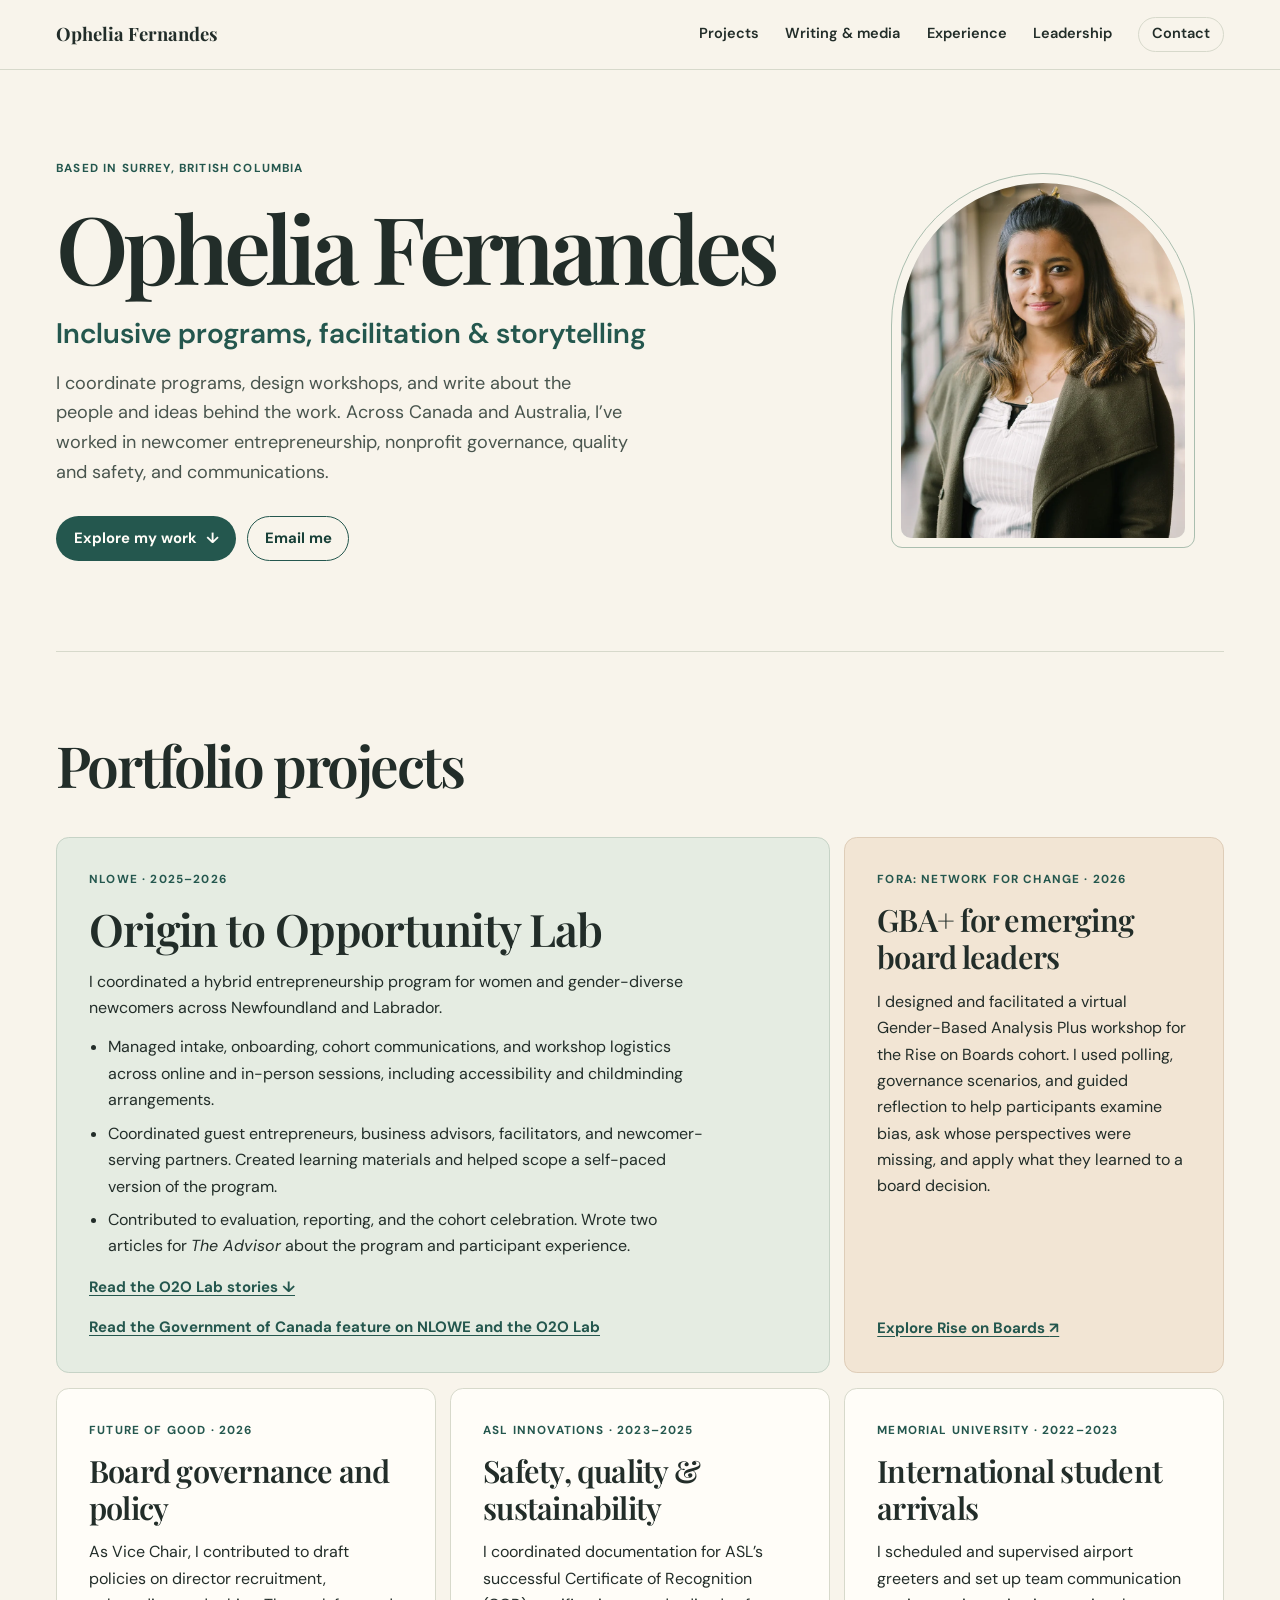
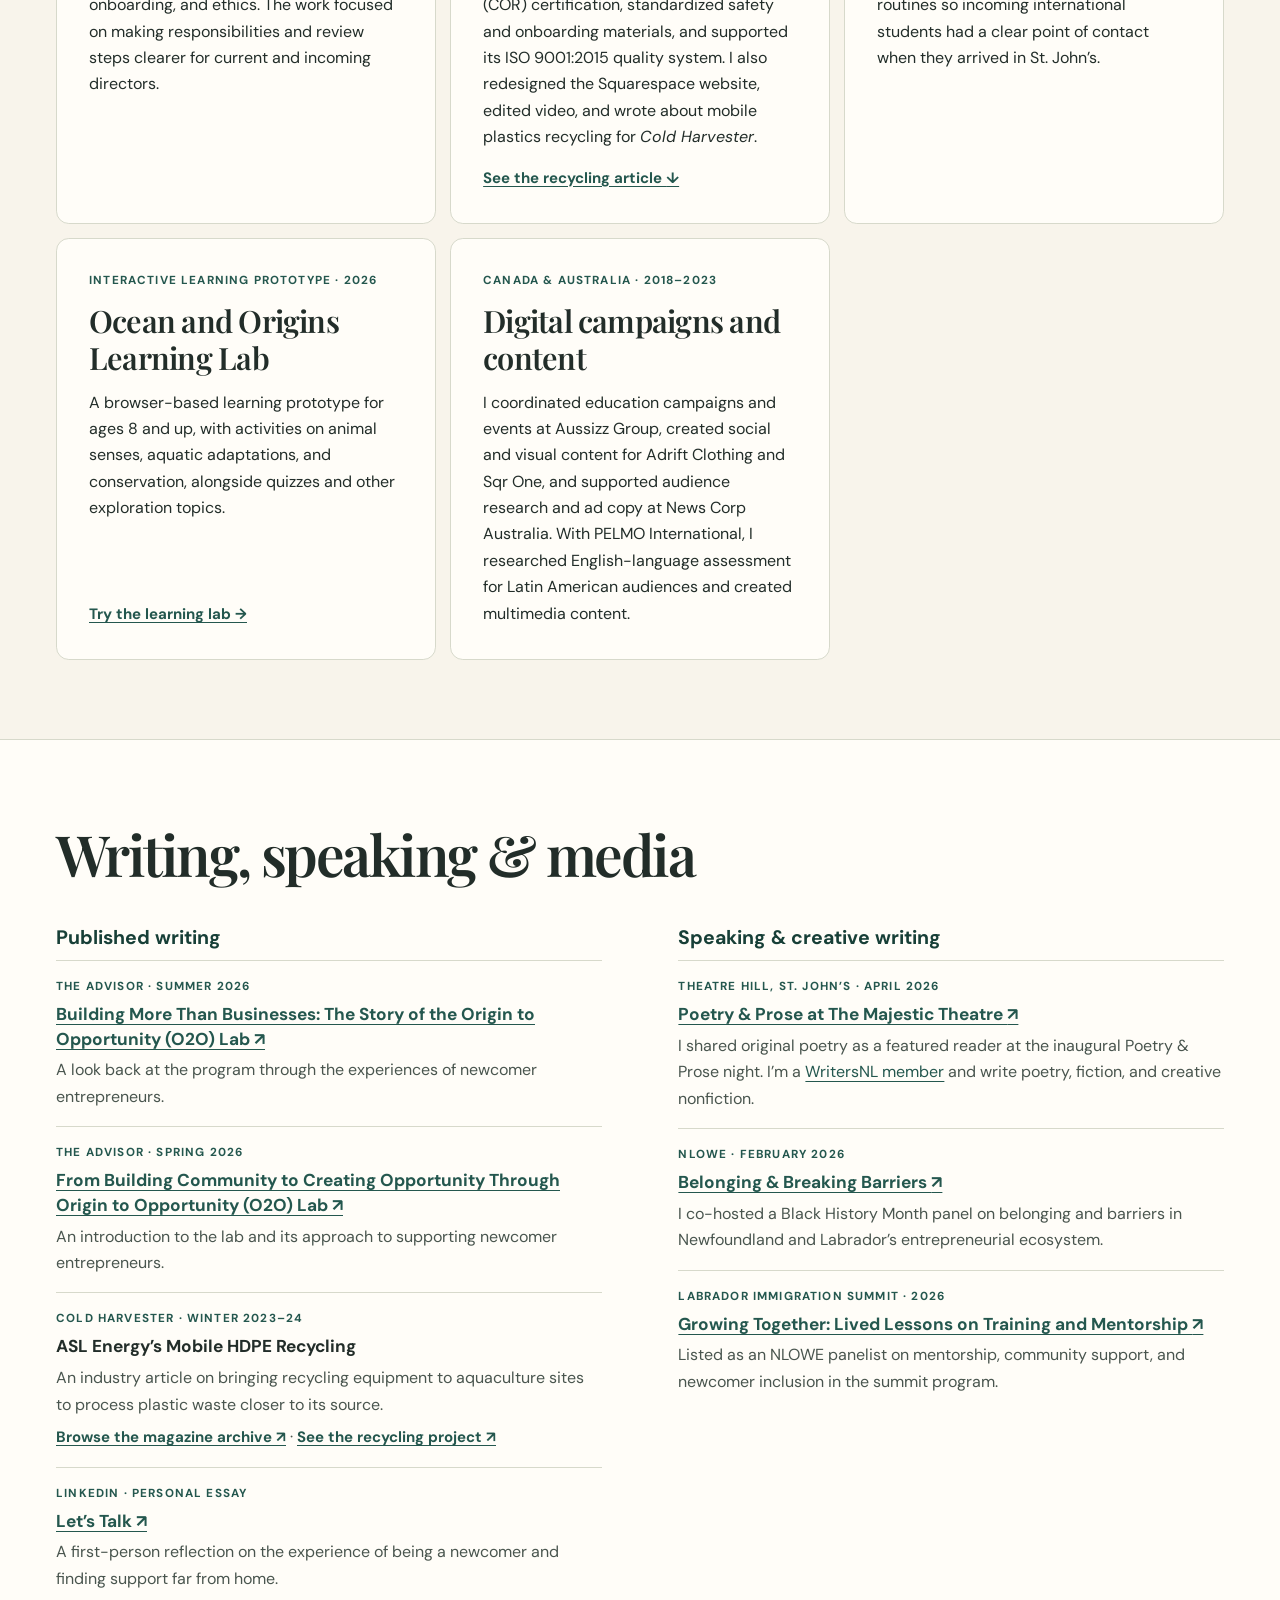
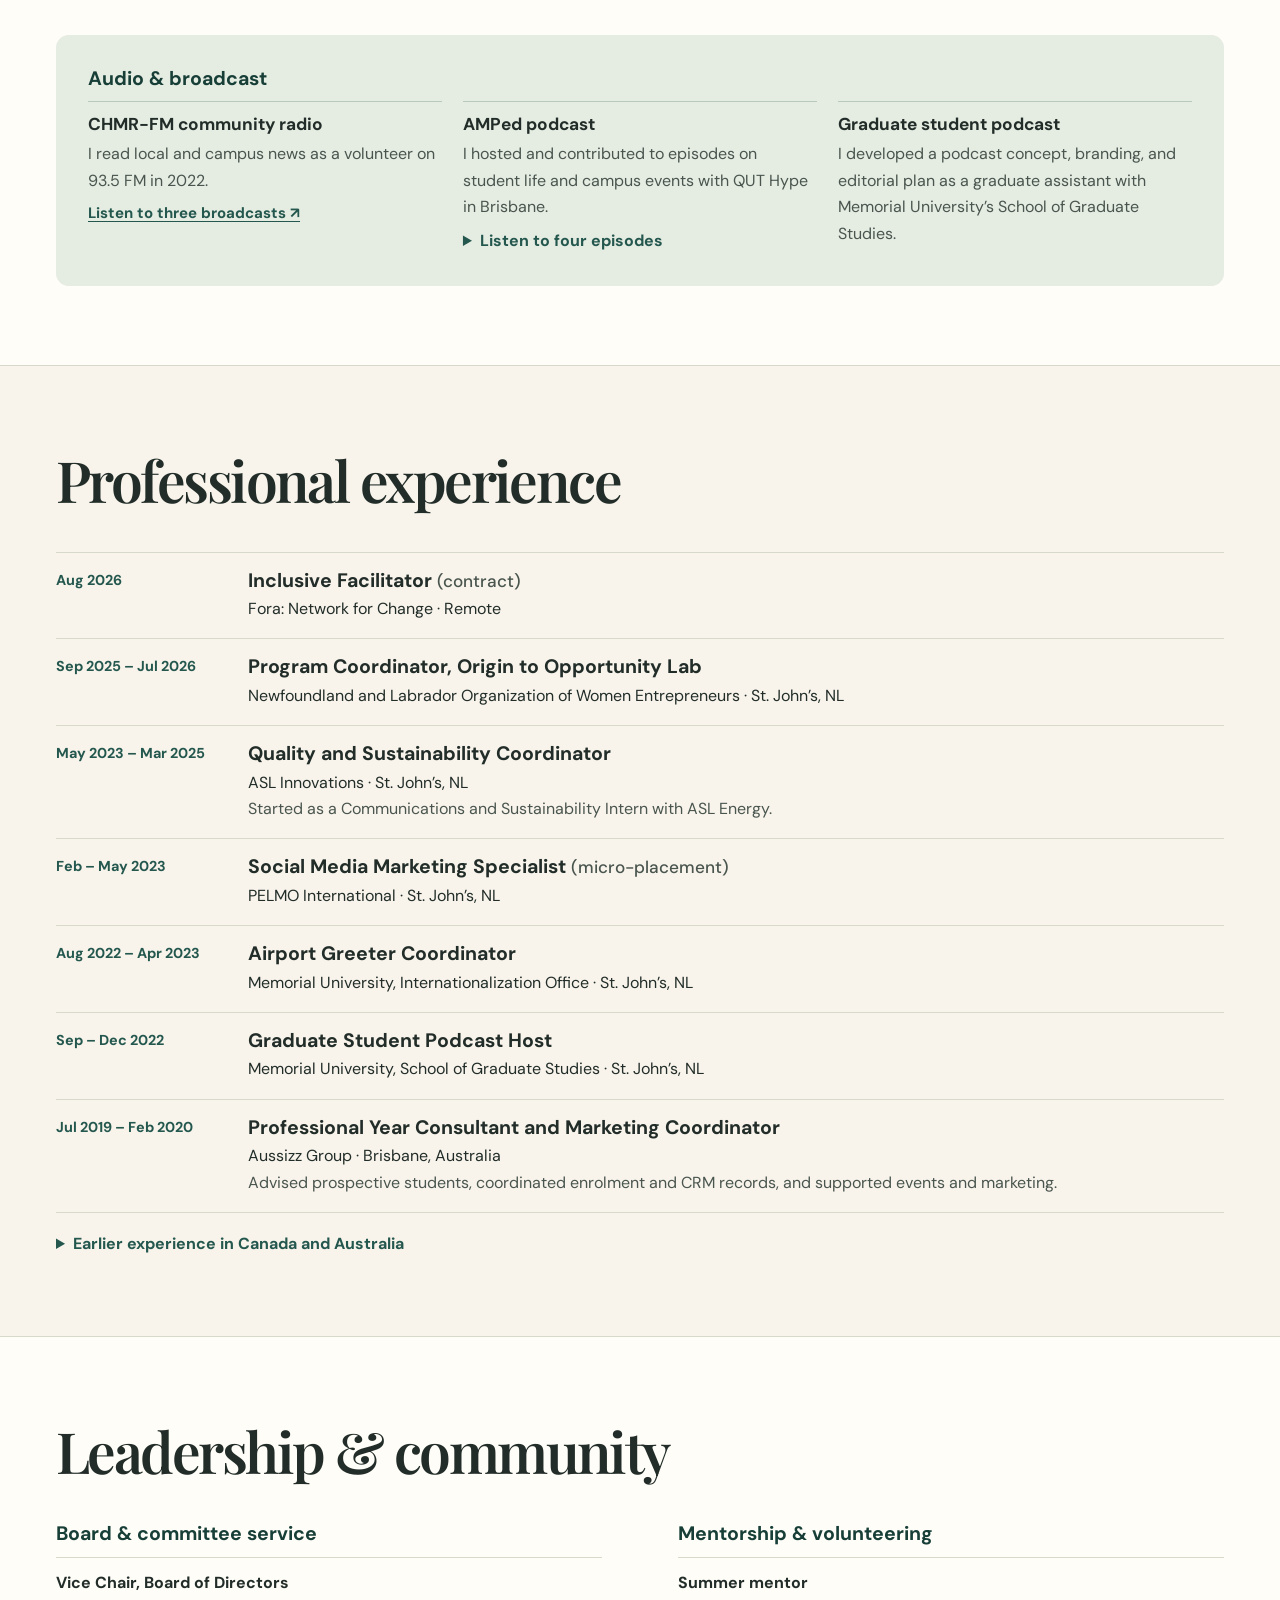
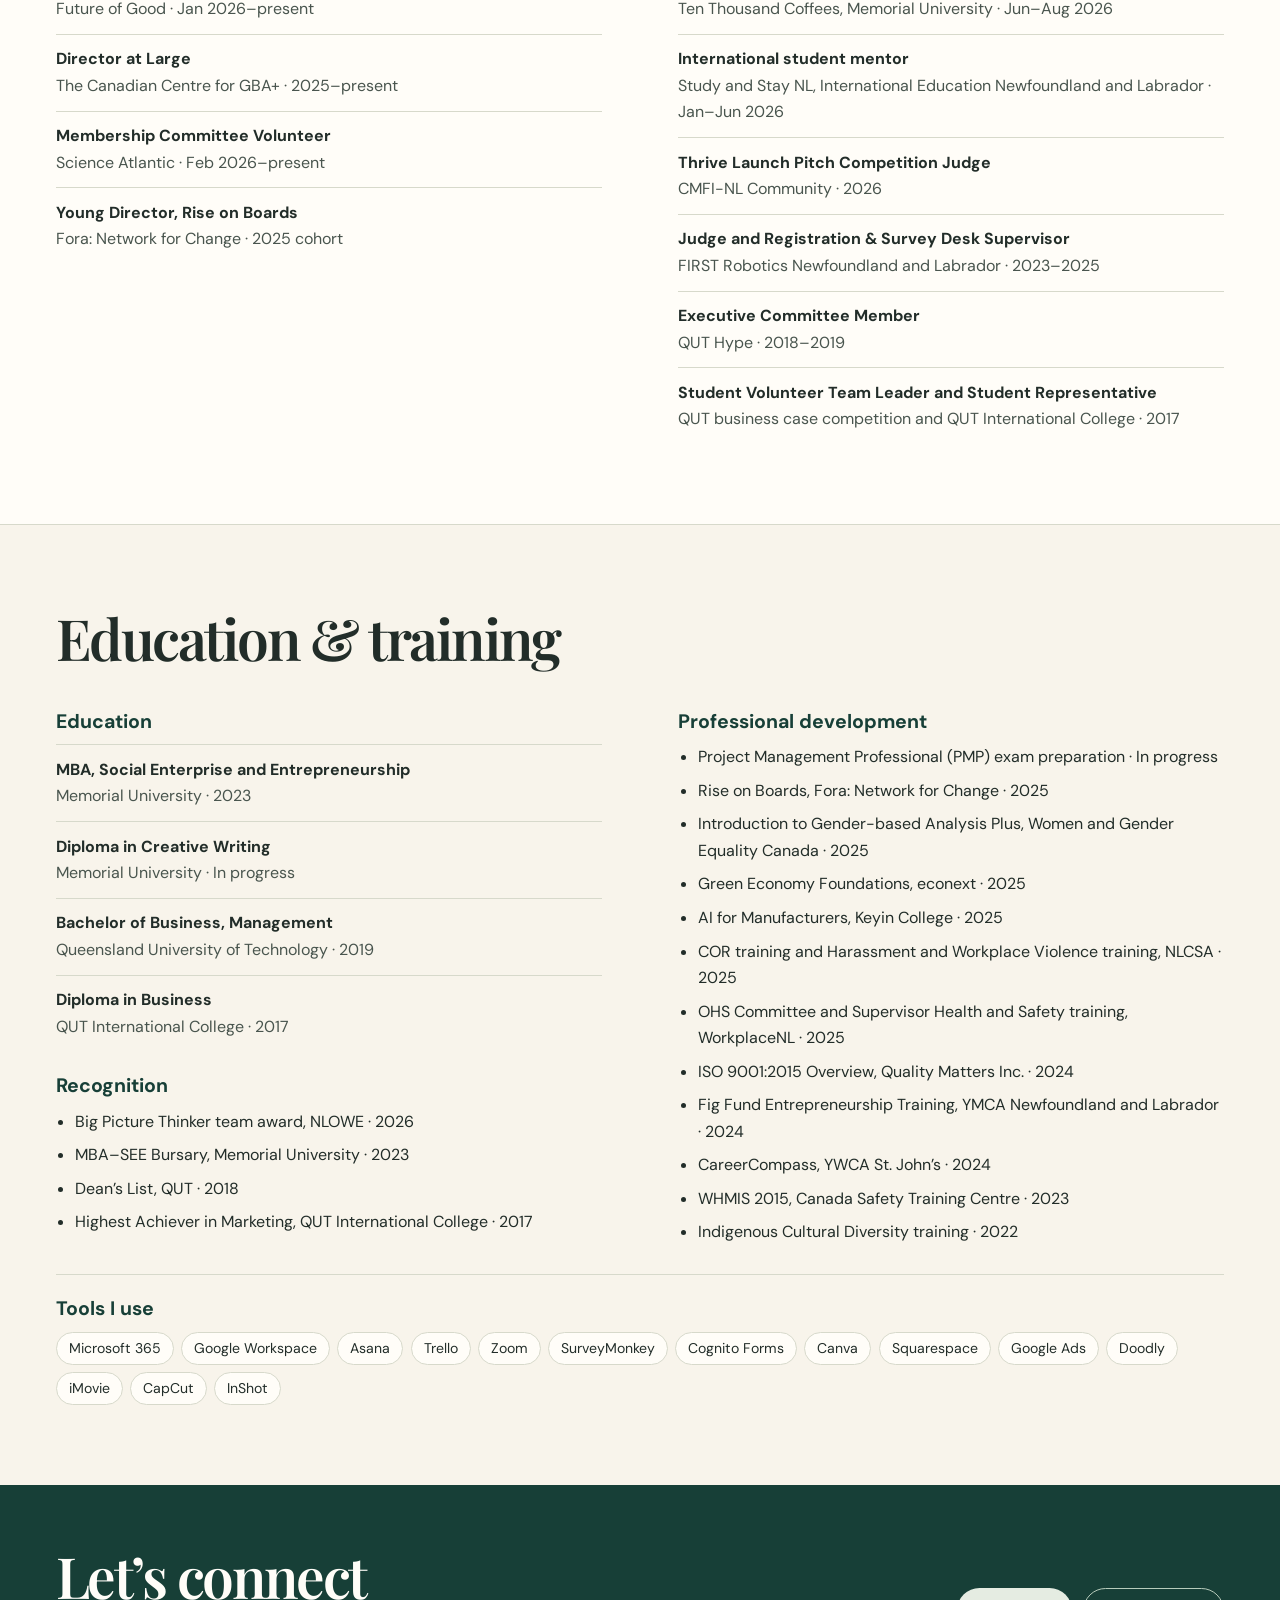
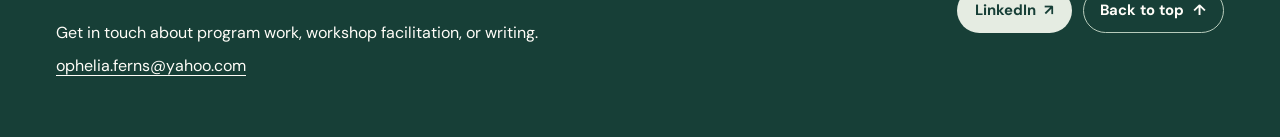
==== commit ed949c4f: "Add NLOWE government feature and PMP exam preparation" ====
--- a/index.html
+++ b/index.html
@@ -64,6 +64,7 @@
               <li>Contributed to evaluation, reporting, and the cohort celebration. Wrote two articles for <cite>The Advisor</cite> about the program and participant experience.</li>
             </ul>
             <a class="text-link" href="#advisor-writing">Read the O2O Lab stories <span aria-hidden="true">↓</span></a>
+            <p><a class="text-link" href="https://www.canada.ca/en/women-gender-equality/funding/equality-action/nlowe.html">Read the Government of Canada feature on NLOWE and the O2O Lab</a></p>
           </article>
 
           <article class="project project-sand">
@@ -283,6 +284,7 @@
           <div>
             <h3 class="group-heading">Professional development</h3>
             <ul class="simple-list">
+              <li>Project Management Professional (PMP) exam preparation · In progress</li>
               <li>Rise on Boards, Fora: Network for Change · 2025</li>
               <li>Introduction to Gender-based Analysis Plus, Women and Gender Equality Canada · 2025</li>
               <li>Green Economy Foundations, econext · 2025</li>
